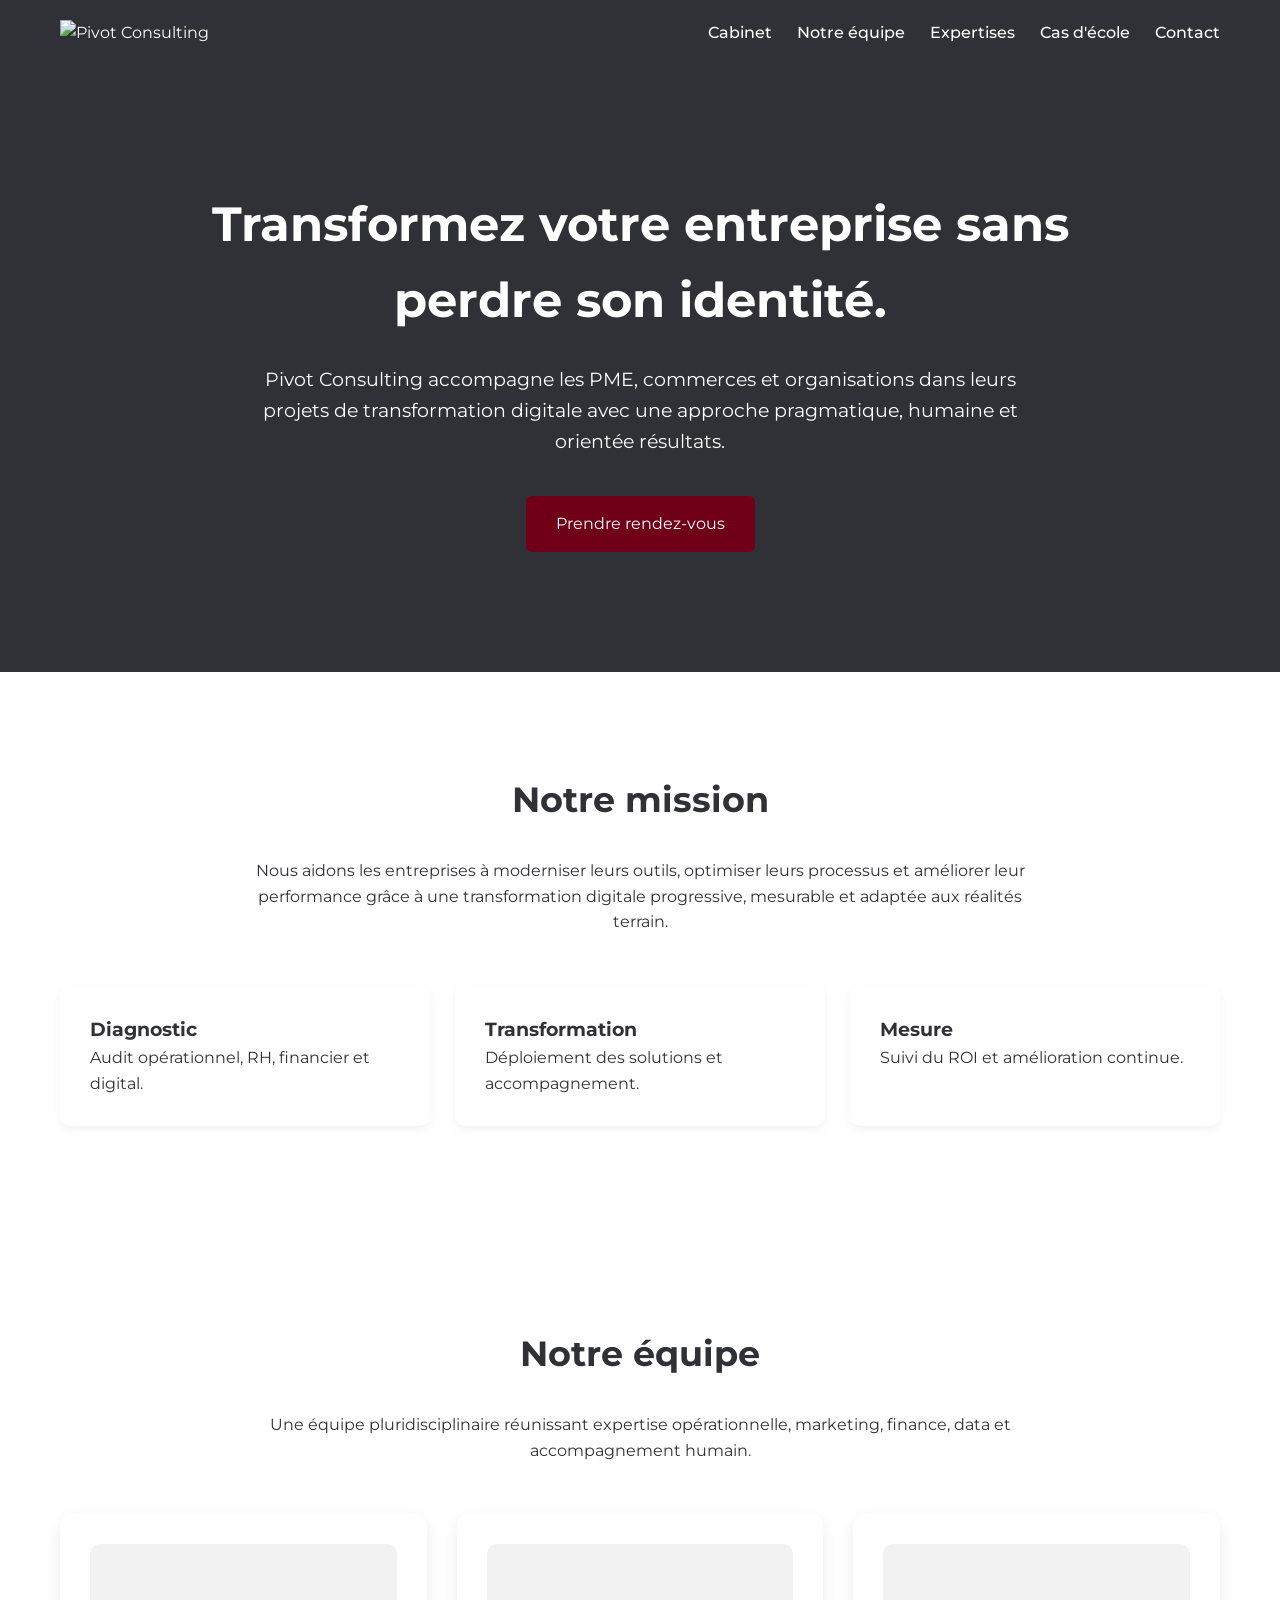
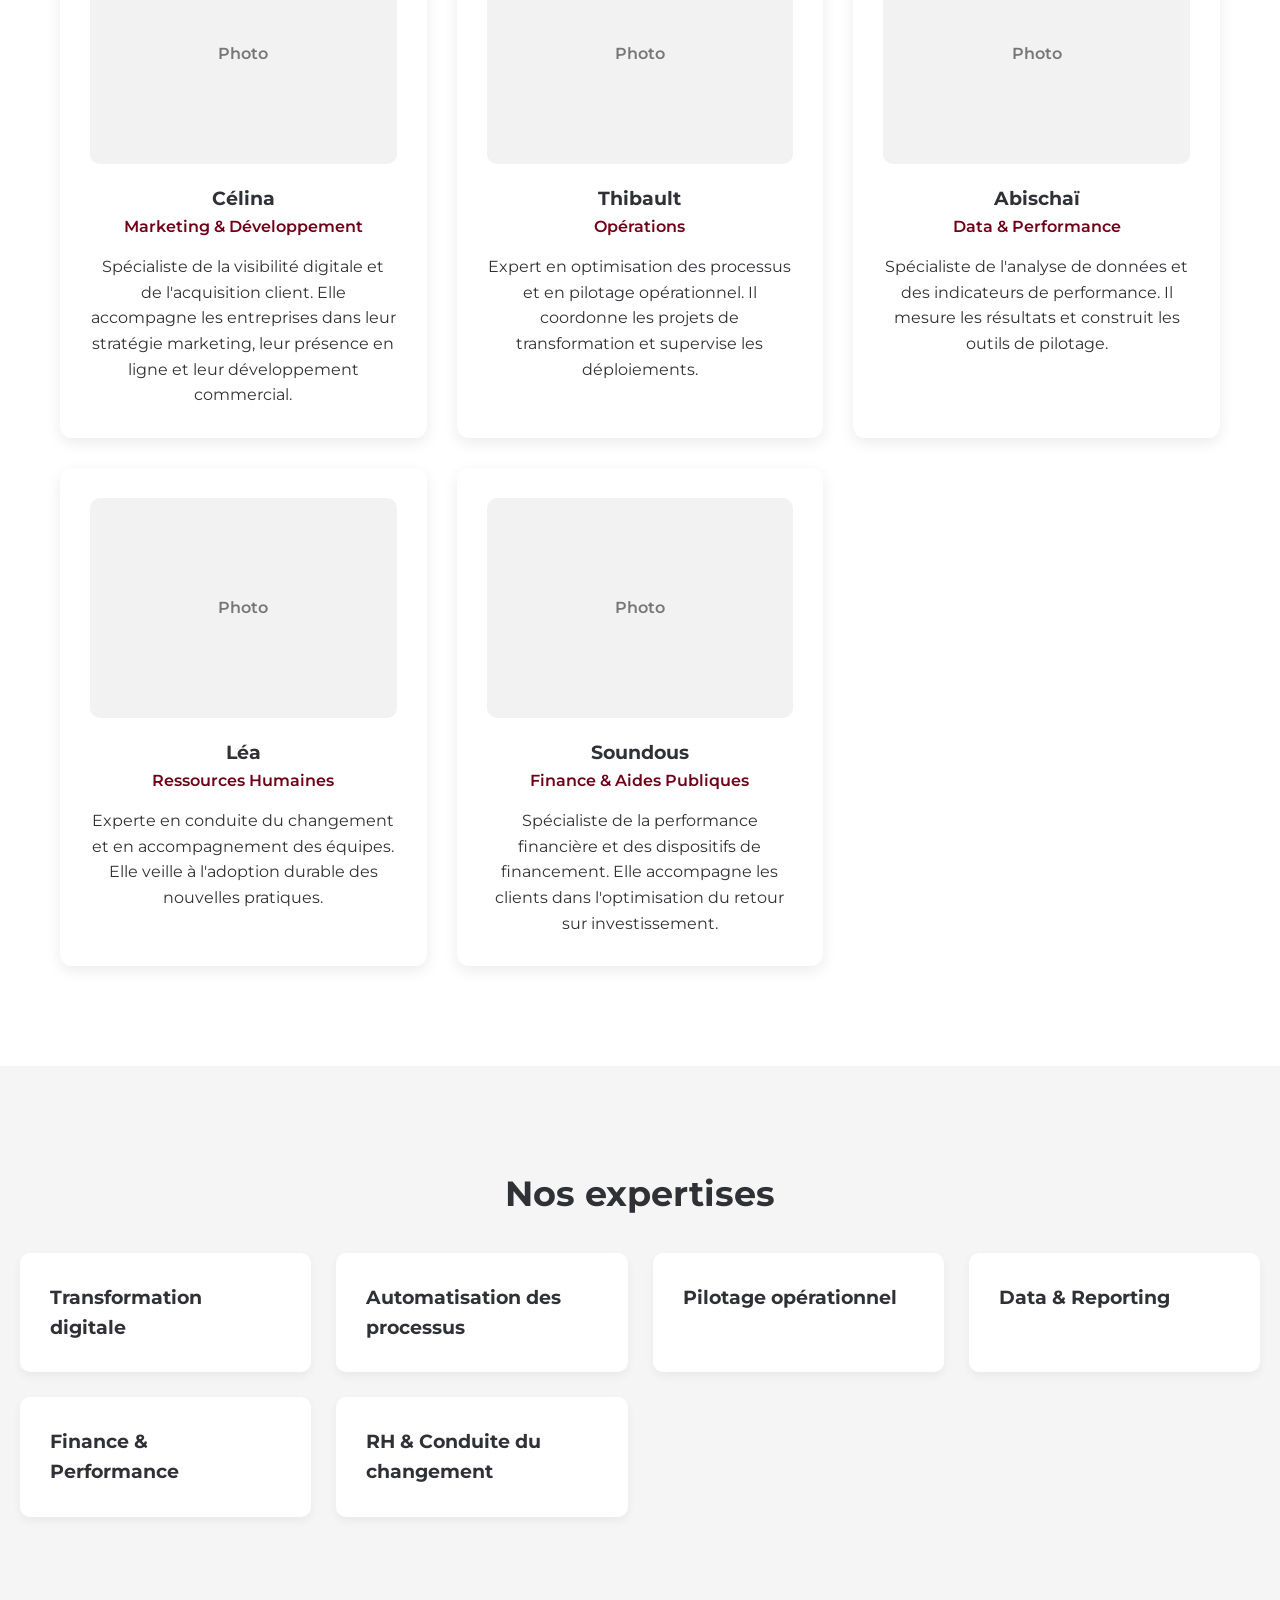
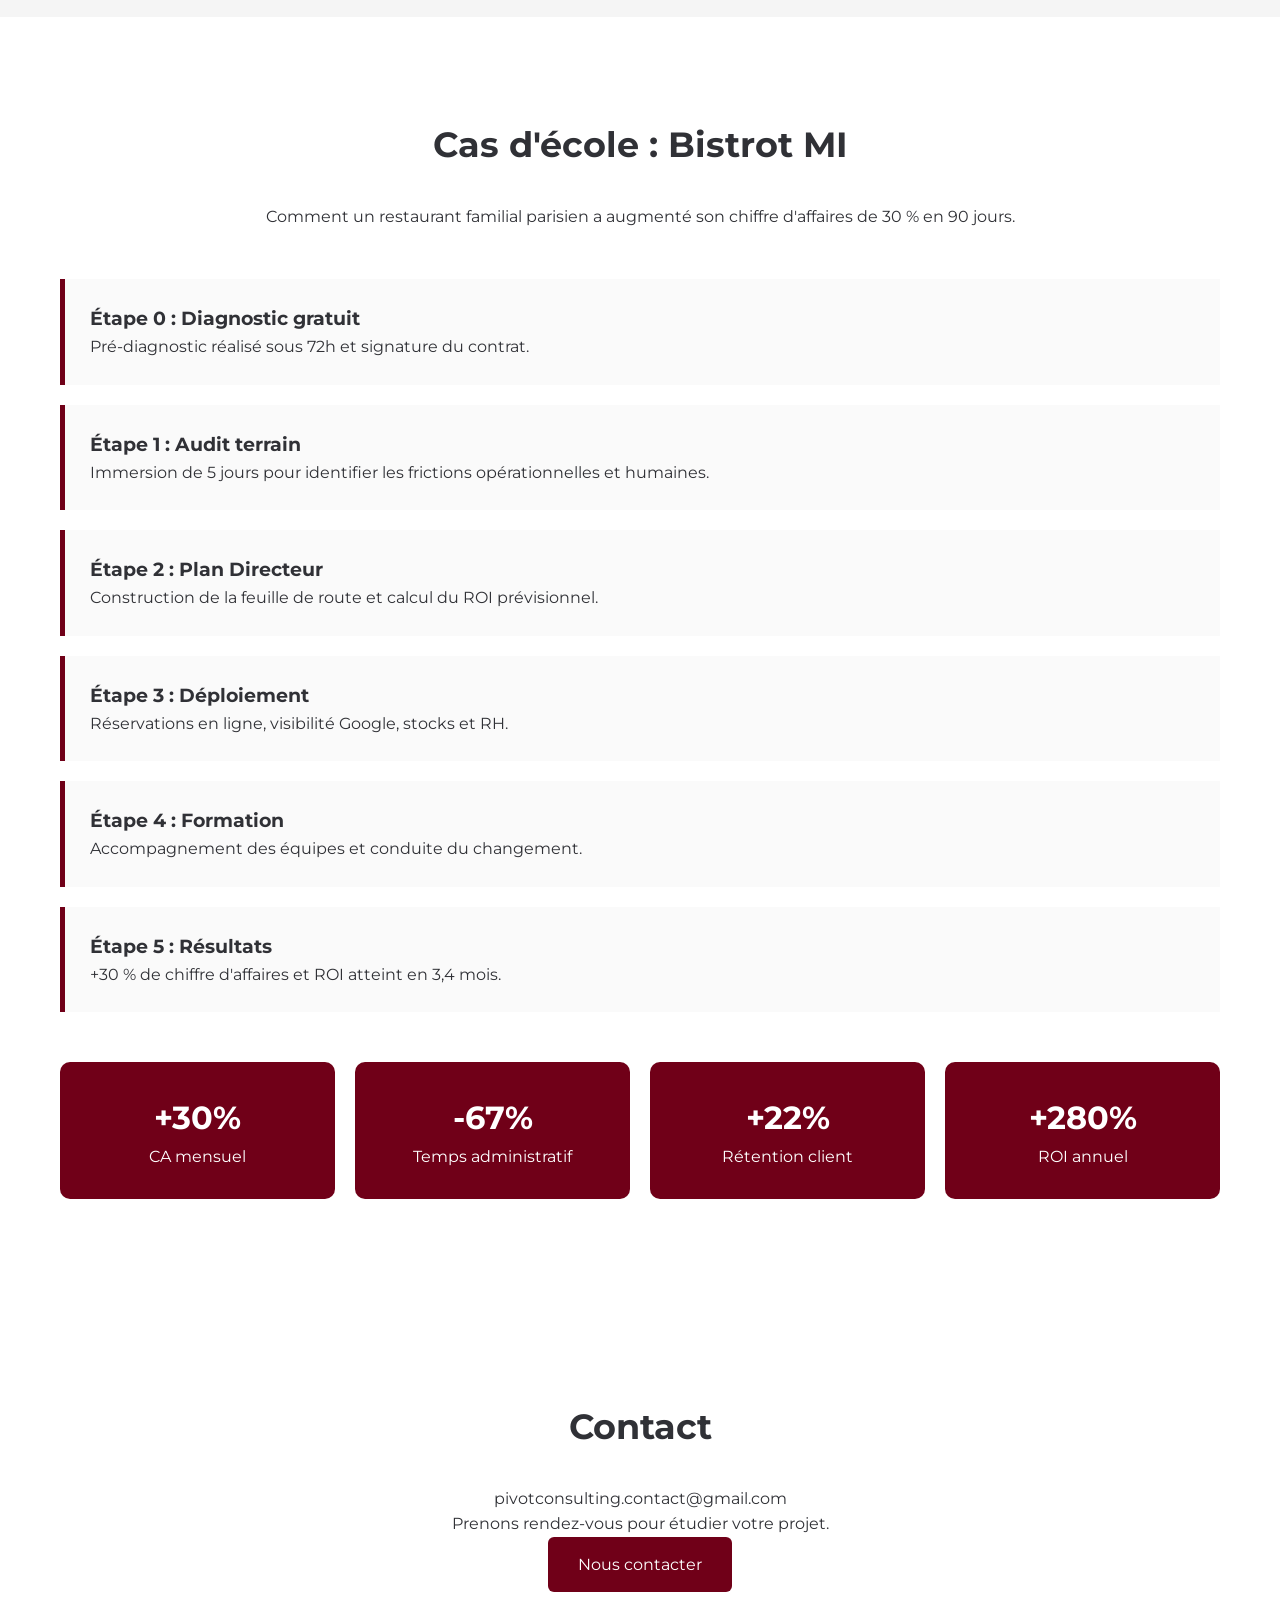
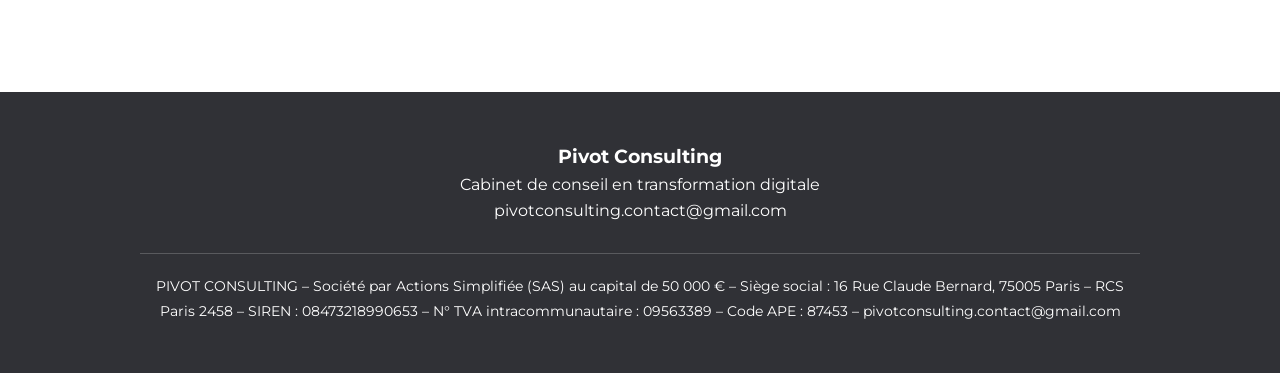
==== index.html @ 27dbafcb "Première version du site" ====
<!DOCTYPE html>
<html lang="fr">

<head>
<meta charset="UTF-8">
<meta name="viewport" content="width=device-width, initial-scale=1.0">

<title>Pivot Consulting</title>

<link rel="stylesheet" href="style.css">

<link href="https://fonts.googleapis.com/css2?family=Montserrat:wght@300;400;500;600;700&display=swap" rel="stylesheet">

</head>

<body>

<header>

<nav class="navbar">

<div class="logo">
<img src="images/logo.png" alt="Pivot Consulting">
</div>

<ul class="menu">
<li><a href="#cabinet">Cabinet</a></li>
<li><a href="#equipe">Notre équipe</a></li>
<li><a href="#expertises">Expertises</a></li>
<li><a href="#cas">Cas d'école</a></li>
<li><a href="#contact">Contact</a></li>
</ul>

</nav>

<div class="hero">

<h1>Transformez votre entreprise sans perdre son identité.</h1>

<p>
Pivot Consulting accompagne les PME, commerces et organisations dans leurs projets de transformation digitale avec une approche pragmatique, humaine et orientée résultats.
</p>

<a href="#contact" class="btn-primary">
Prendre rendez-vous
</a>

</div>

</header>

<section id="cabinet" class="section">

<h2>Notre mission</h2>

<p class="intro">
Nous aidons les entreprises à moderniser leurs outils, optimiser leurs processus et améliorer leur performance grâce à une transformation digitale progressive, mesurable et adaptée aux réalités terrain.
</p>

<div class="cards">

<div class="card">
<h3>Diagnostic</h3>
<p>Audit opérationnel, RH, financier et digital.</p>
</div>

<div class="card">
<h3>Transformation</h3>
<p>Déploiement des solutions et accompagnement.</p>
</div>

<div class="card">
<h3>Mesure</h3>
<p>Suivi du ROI et amélioration continue.</p>
</div>

</div>

</section>

<section id="equipe" class="section">

<h2>Notre équipe</h2>

<p class="intro">
Une équipe pluridisciplinaire réunissant expertise opérationnelle,
marketing, finance, data et accompagnement humain.
</p>

<div class="team-grid">

<div class="team-card">

<div class="photo-placeholder">
Photo
</div>

<h3>Célina</h3>

<p class="role">
Marketing & Développement
</p>

<p>
Spécialiste de la visibilité digitale et de l'acquisition client.
Elle accompagne les entreprises dans leur stratégie marketing,
leur présence en ligne et leur développement commercial.
</p>

</div>

<div class="team-card">

<div class="photo-placeholder">
Photo
</div>

<h3>Thibault</h3>

<p class="role">
Opérations
</p>

<p>
Expert en optimisation des processus et en pilotage opérationnel.
Il coordonne les projets de transformation et supervise les déploiements.
</p>

</div>

<div class="team-card">

<div class="photo-placeholder">
Photo
</div>

<h3>Abischaï</h3>

<p class="role">
Data & Performance
</p>

<p>
Spécialiste de l'analyse de données et des indicateurs de performance.
Il mesure les résultats et construit les outils de pilotage.
</p>

</div>

<div class="team-card">

<div class="photo-placeholder">
Photo
</div>

<h3>Léa</h3>

<p class="role">
Ressources Humaines
</p>

<p>
Experte en conduite du changement et en accompagnement des équipes.
Elle veille à l'adoption durable des nouvelles pratiques.
</p>

</div>

<div class="team-card">

<div class="photo-placeholder">
Photo
</div>

<h3>Soundous</h3>

<p class="role">
Finance & Aides Publiques
</p>

<p>
Spécialiste de la performance financière et des dispositifs de financement.
Elle accompagne les clients dans l'optimisation du retour sur investissement.
</p>

</div>

</div>

</section>

<section id="expertises" class="section grey">

<h2>Nos expertises</h2>

<div class="cards">

<div class="card"><h3>Transformation digitale</h3></div>

<div class="card"><h3>Automatisation des processus</h3></div>

<div class="card"><h3>Pilotage opérationnel</h3></div>

<div class="card"><h3>Data & Reporting</h3></div>

<div class="card"><h3>Finance & Performance</h3></div>

<div class="card"><h3>RH & Conduite du changement</h3></div>

</div>

</section>

<section id="cas" class="section">

<h2>Cas d'école : Bistrot MI</h2>

<p class="intro">
Comment un restaurant familial parisien a augmenté son chiffre d'affaires de 30 % en 90 jours.
</p>

<div class="timeline">

<div class="step">
<h3>Étape 0 : Diagnostic gratuit</h3>
<p>Pré-diagnostic réalisé sous 72h et signature du contrat.</p>
</div>

<div class="step">
<h3>Étape 1 : Audit terrain</h3>
<p>Immersion de 5 jours pour identifier les frictions opérationnelles et humaines.</p>
</div>

<div class="step">
<h3>Étape 2 : Plan Directeur</h3>
<p>Construction de la feuille de route et calcul du ROI prévisionnel.</p>
</div>

<div class="step">
<h3>Étape 3 : Déploiement</h3>
<p>Réservations en ligne, visibilité Google, stocks et RH.</p>
</div>

<div class="step">
<h3>Étape 4 : Formation</h3>
<p>Accompagnement des équipes et conduite du changement.</p>
</div>

<div class="step">
<h3>Étape 5 : Résultats</h3>
<p>+30 % de chiffre d'affaires et ROI atteint en 3,4 mois.</p>
</div>

</div>

<div class="results">

<div class="result">
<span>+30%</span>
<p>CA mensuel</p>
</div>

<div class="result">
<span>-67%</span>
<p>Temps administratif</p>
</div>

<div class="result">
<span>+22%</span>
<p>Rétention client</p>
</div>

<div class="result">
<span>+280%</span>
<p>ROI annuel</p>
</div>

</div>

</section>

<section id="contact" class="section contact">

<h2>Contact</h2>

<p>
pivotconsulting.contact@gmail.com
</p>

<p>
Prenons rendez-vous pour étudier votre projet.
</p>

<a href="mailto:pivotconsulting.contact@gmail.com" class="btn-primary">
Nous contacter
</a>

</section>

<footer>

<h3>Pivot Consulting</h3>

<p>
Cabinet de conseil en transformation digitale
</p>

<p>
<a href="mailto:pivotconsulting.contact@gmail.com">
pivotconsulting.contact@gmail.com
</a>
</p>

<div class="legal">

<p>
PIVOT CONSULTING – Société par Actions Simplifiée (SAS) au capital de 50 000 € –
Siège social : 16 Rue Claude Bernard, 75005 Paris –
RCS Paris 2458 –
SIREN : 08473218990653 –
N° TVA intracommunautaire : 09563389 –
Code APE : 87453 –
pivotconsulting.contact@gmail.com
</p>

</div>

</footer>
---- style.css ----
*{
margin:0;
padding:0;
box-sizing:border-box;
}

body{
font-family:'Montserrat',sans-serif;
background:white;
color:#303136;
line-height:1.6;
}

header{
background:#303136;
color:white;
}

.navbar{
max-width:1200px;
margin:auto;
padding:20px;
display:flex;
justify-content:space-between;
align-items:center;
}

.logo img{
height:80px;
}

.menu{
display:flex;
gap:25px;
list-style:none;
}

.menu a{
color:white;
text-decoration:none;
font-weight:500;
}

.hero{
max-width:1000px;
margin:auto;
padding:120px 20px;
text-align:center;
}

.hero h1{
font-size:3rem;
margin-bottom:25px;
}

.hero p{
font-size:1.2rem;
max-width:800px;
margin:auto;
margin-bottom:40px;
}

.btn-primary{
background:#700018;
color:white;
padding:15px 30px;
border-radius:6px;
text-decoration:none;
display:inline-block;
}

.section{
padding:100px 20px;
max-width:1200px;
margin:auto;
}

.section h2{
text-align:center;
margin-bottom:30px;
font-size:2.2rem;
}

.intro{
text-align:center;
max-width:800px;
margin:auto;
margin-bottom:50px;
}

.grey{
background:#f5f5f5;
max-width:none;
}

.cards{
display:grid;
grid-template-columns:repeat(auto-fit,minmax(250px,1fr));
gap:25px;
}

.card{
background:white;
padding:30px;
border-radius:10px;
box-shadow:0 4px 10px rgba(0,0,0,0.05);
}

.timeline{
display:grid;
gap:20px;
}

.step{
background:#fafafa;
padding:25px;
border-left:5px solid #700018;
}

.results{
margin-top:50px;
display:grid;
grid-template-columns:repeat(auto-fit,minmax(200px,1fr));
gap:20px;
}

.result{
background:#700018;
color:white;
padding:30px;
border-radius:10px;
text-align:center;
}

.result span{
font-size:2rem;
font-weight:bold;
}

.contact{
text-align:center;
}

footer{
background:#303136;
color:white;
text-align:center;
padding:50px;
}

.team-grid{
display:grid;
grid-template-columns:repeat(auto-fit,minmax(280px,1fr));
gap:30px;
margin-top:50px;
}

.team-card{
background:white;
padding:30px;
border-radius:12px;
box-shadow:0 5px 15px rgba(0,0,0,0.08);
text-align:center;
}

.photo-placeholder{
height:220px;
background:#f2f2f2;
border-radius:10px;
display:flex;
align-items:center;
justify-content:center;
margin-bottom:20px;
font-weight:600;
color:#777;
}

.role{
color:#700018;
font-weight:600;
margin-bottom:15px;
}

.legal{
margin-top:30px;
padding-top:20px;
border-top:1px solid rgba(255,255,255,0.2);
font-size:0.85rem;
line-height:1.8;
max-width:1000px;
margin-left:auto;
margin-right:auto;
}

footer a{
color:white;
text-decoration:none;
}
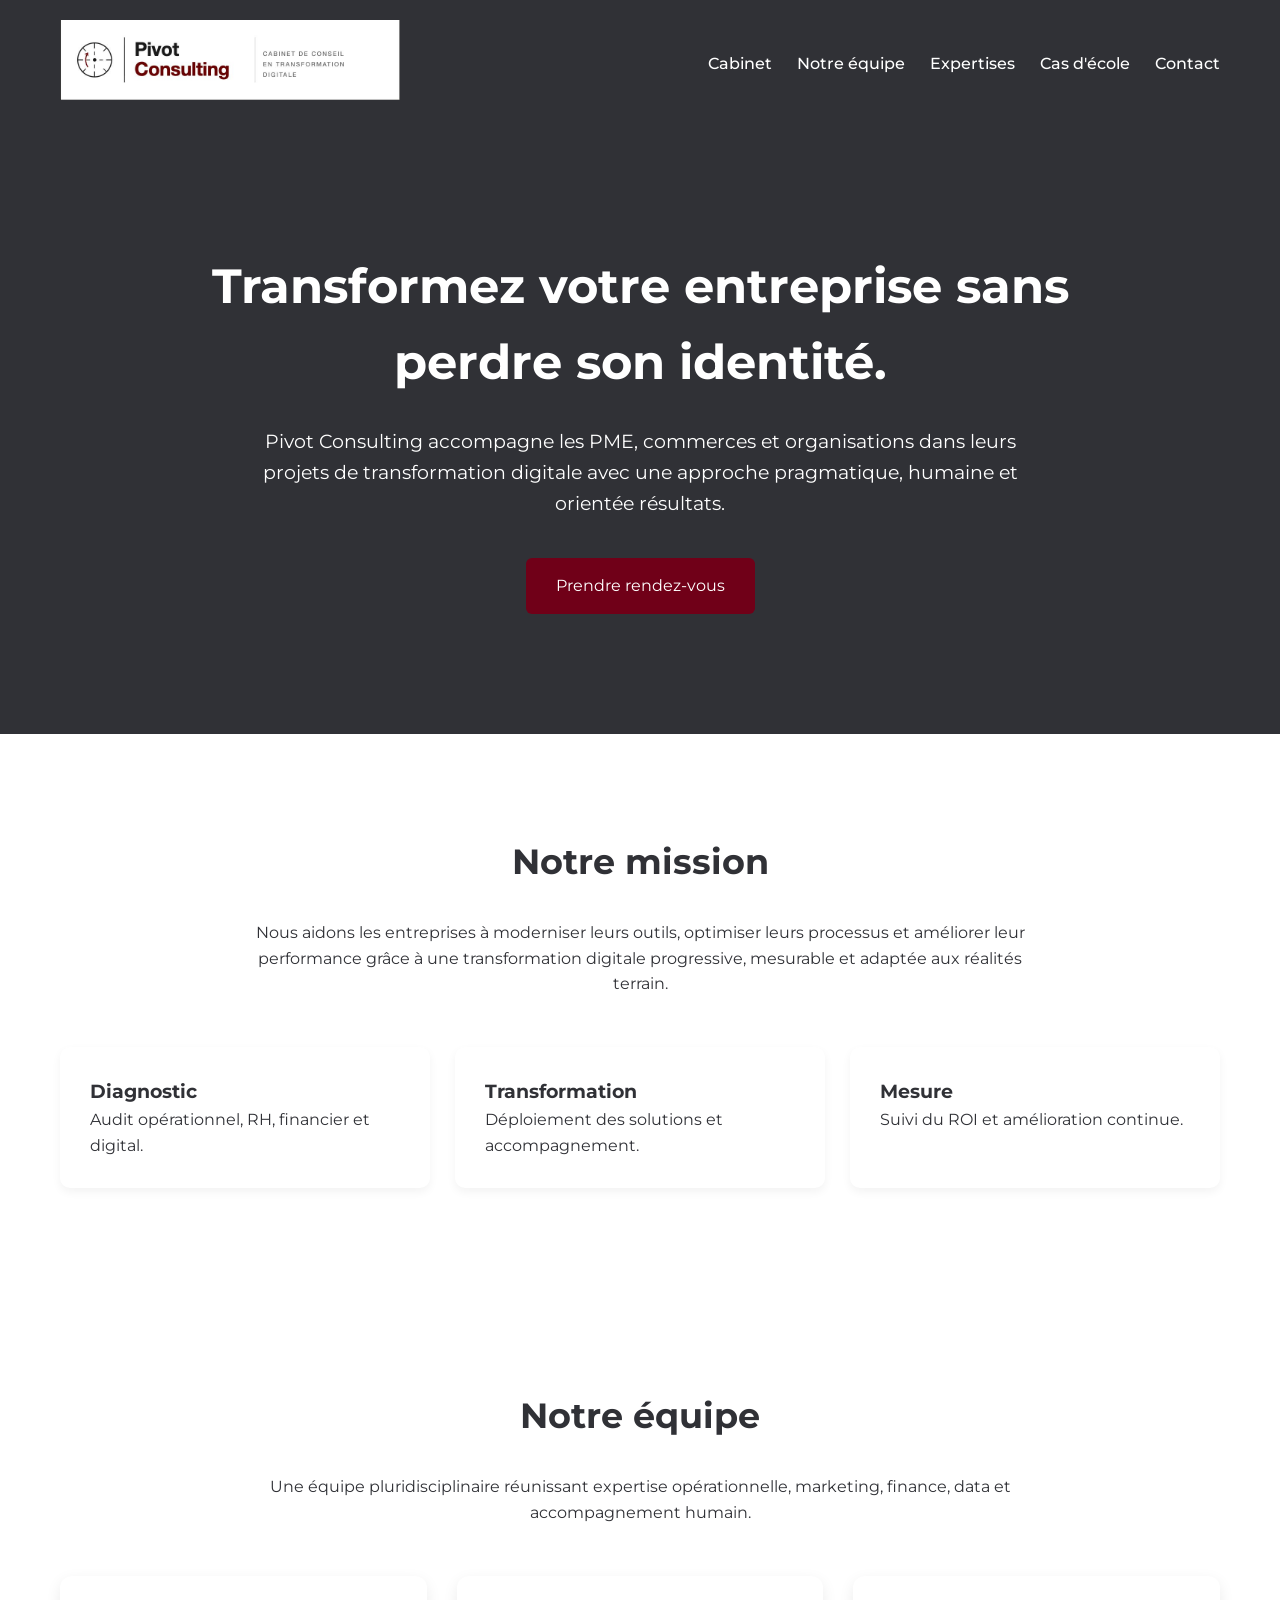
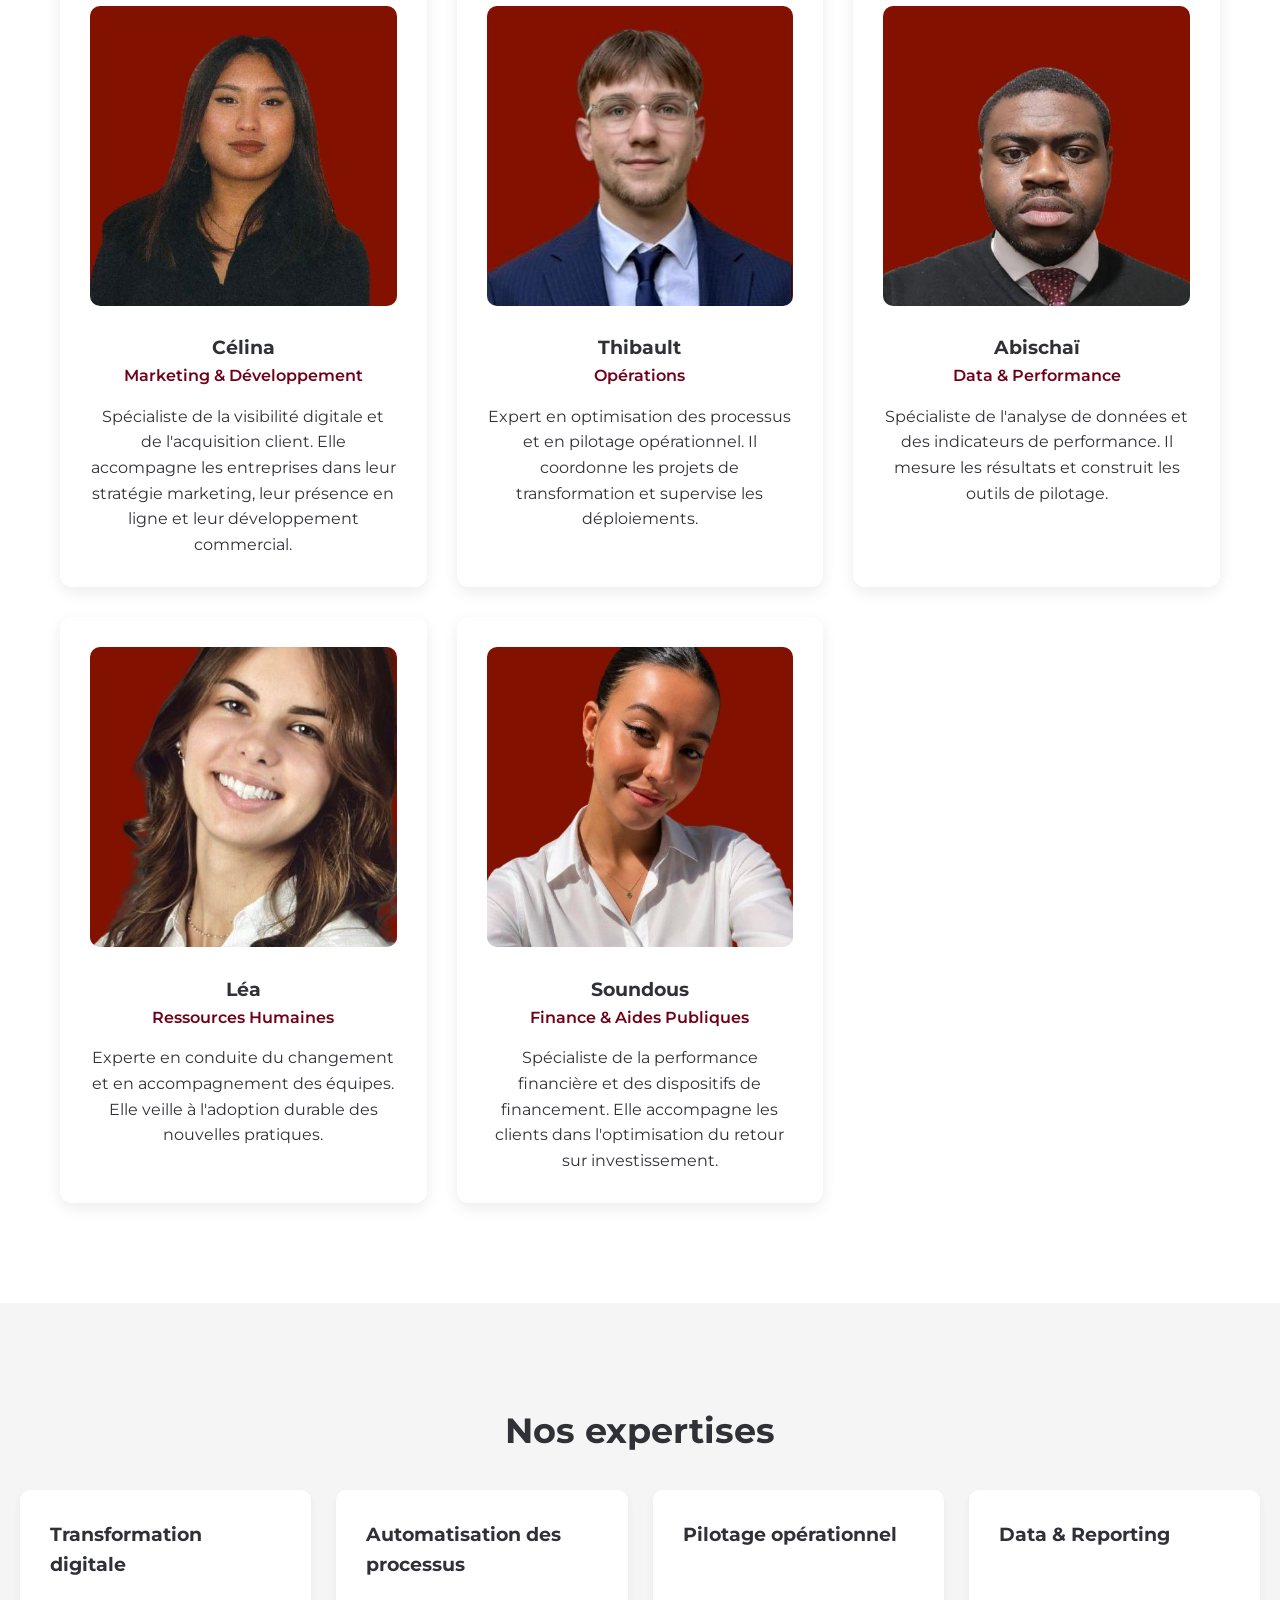
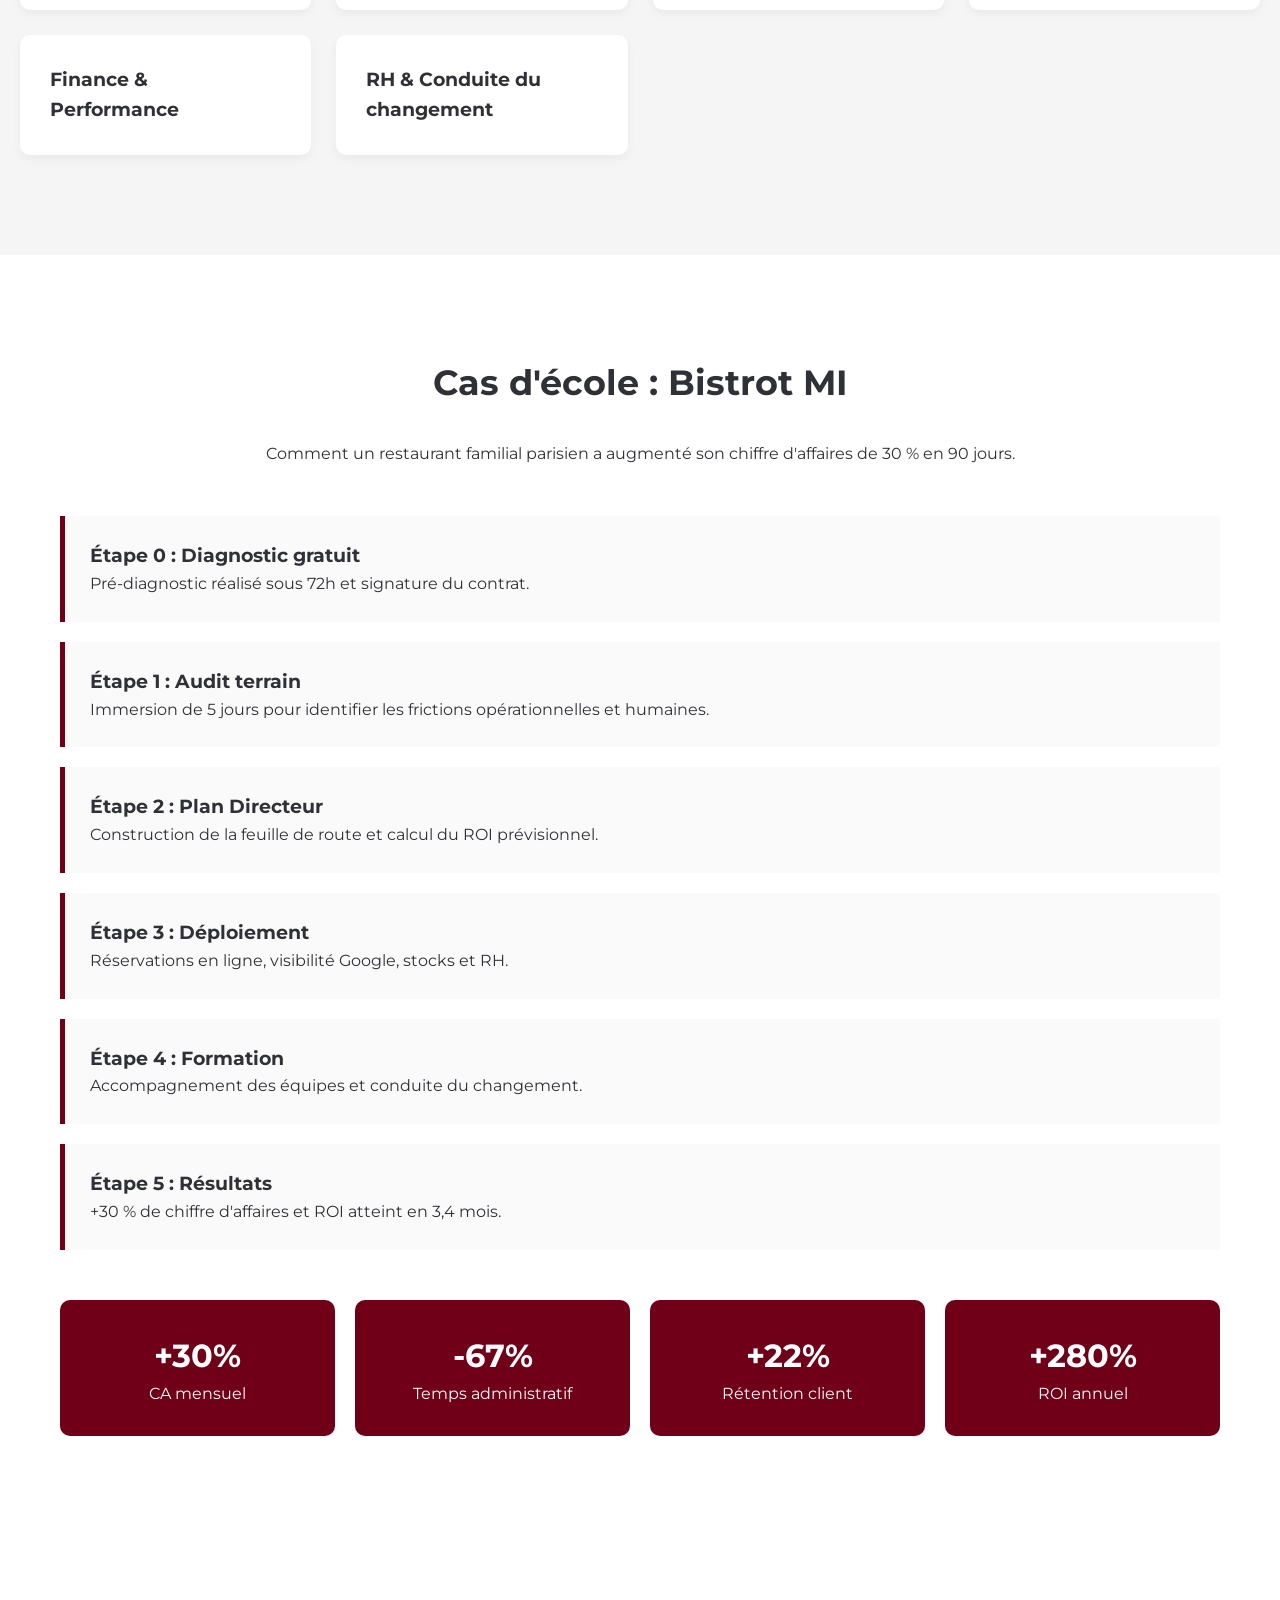
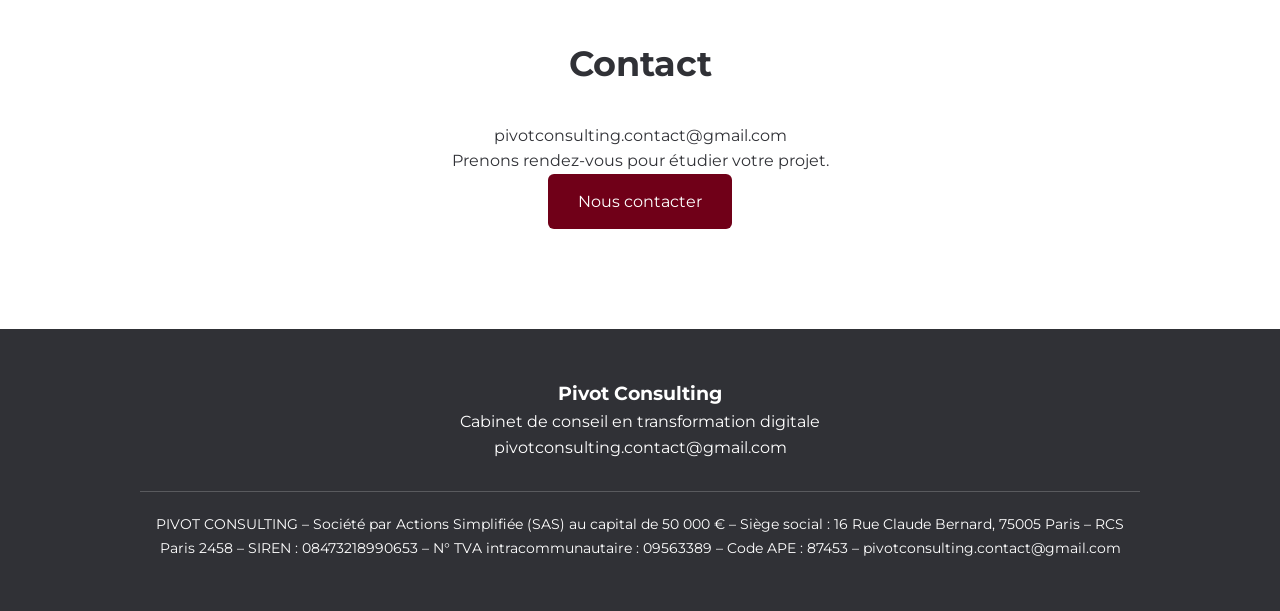
==== commit fe81ec87: "Ajout des photos de l'équipe" ====
--- a/index.html
+++ b/index.html
@@ -91,9 +91,9 @@
 
 <div class="team-card">
 
-<div class="photo-placeholder">
-Photo
-</div>
+<img src="images/celina.jpeg"
+alt="Célina"
+class="team-photo">
 
 <h3>Célina</h3>
 
@@ -111,9 +111,9 @@
 
 <div class="team-card">
 
-<div class="photo-placeholder">
-Photo
-</div>
+<img src="images/thibault.jpeg"
+alt="Thibault"
+class="team-photo">
 
 <h3>Thibault</h3>
 
@@ -130,9 +130,9 @@
 
 <div class="team-card">
 
-<div class="photo-placeholder">
-Photo
-</div>
+<img src="images/abischai.jpeg"
+alt="Abischaï"
+class="team-photo">
 
 <h3>Abischaï</h3>
 
@@ -149,9 +149,9 @@
 
 <div class="team-card">
 
-<div class="photo-placeholder">
-Photo
-</div>
+<img src="images/lea.jpeg"
+alt="Léa"
+class="team-photo">
 
 <h3>Léa</h3>
 
@@ -168,9 +168,9 @@
 
 <div class="team-card">
 
-<div class="photo-placeholder">
-Photo
-</div>
+<img src="images/soundous.jpeg"
+alt="Soundous"
+class="team-photo">
 
 <h3>Soundous</h3>
 
--- a/style.css
+++ b/style.css
@@ -195,4 +195,12 @@
 footer a{
 color:white;
 text-decoration:none;
+}
+
+.team-photo{
+width:100%;
+height:300px;
+object-fit:cover;
+border-radius:10px;
+margin-bottom:20px;
 }
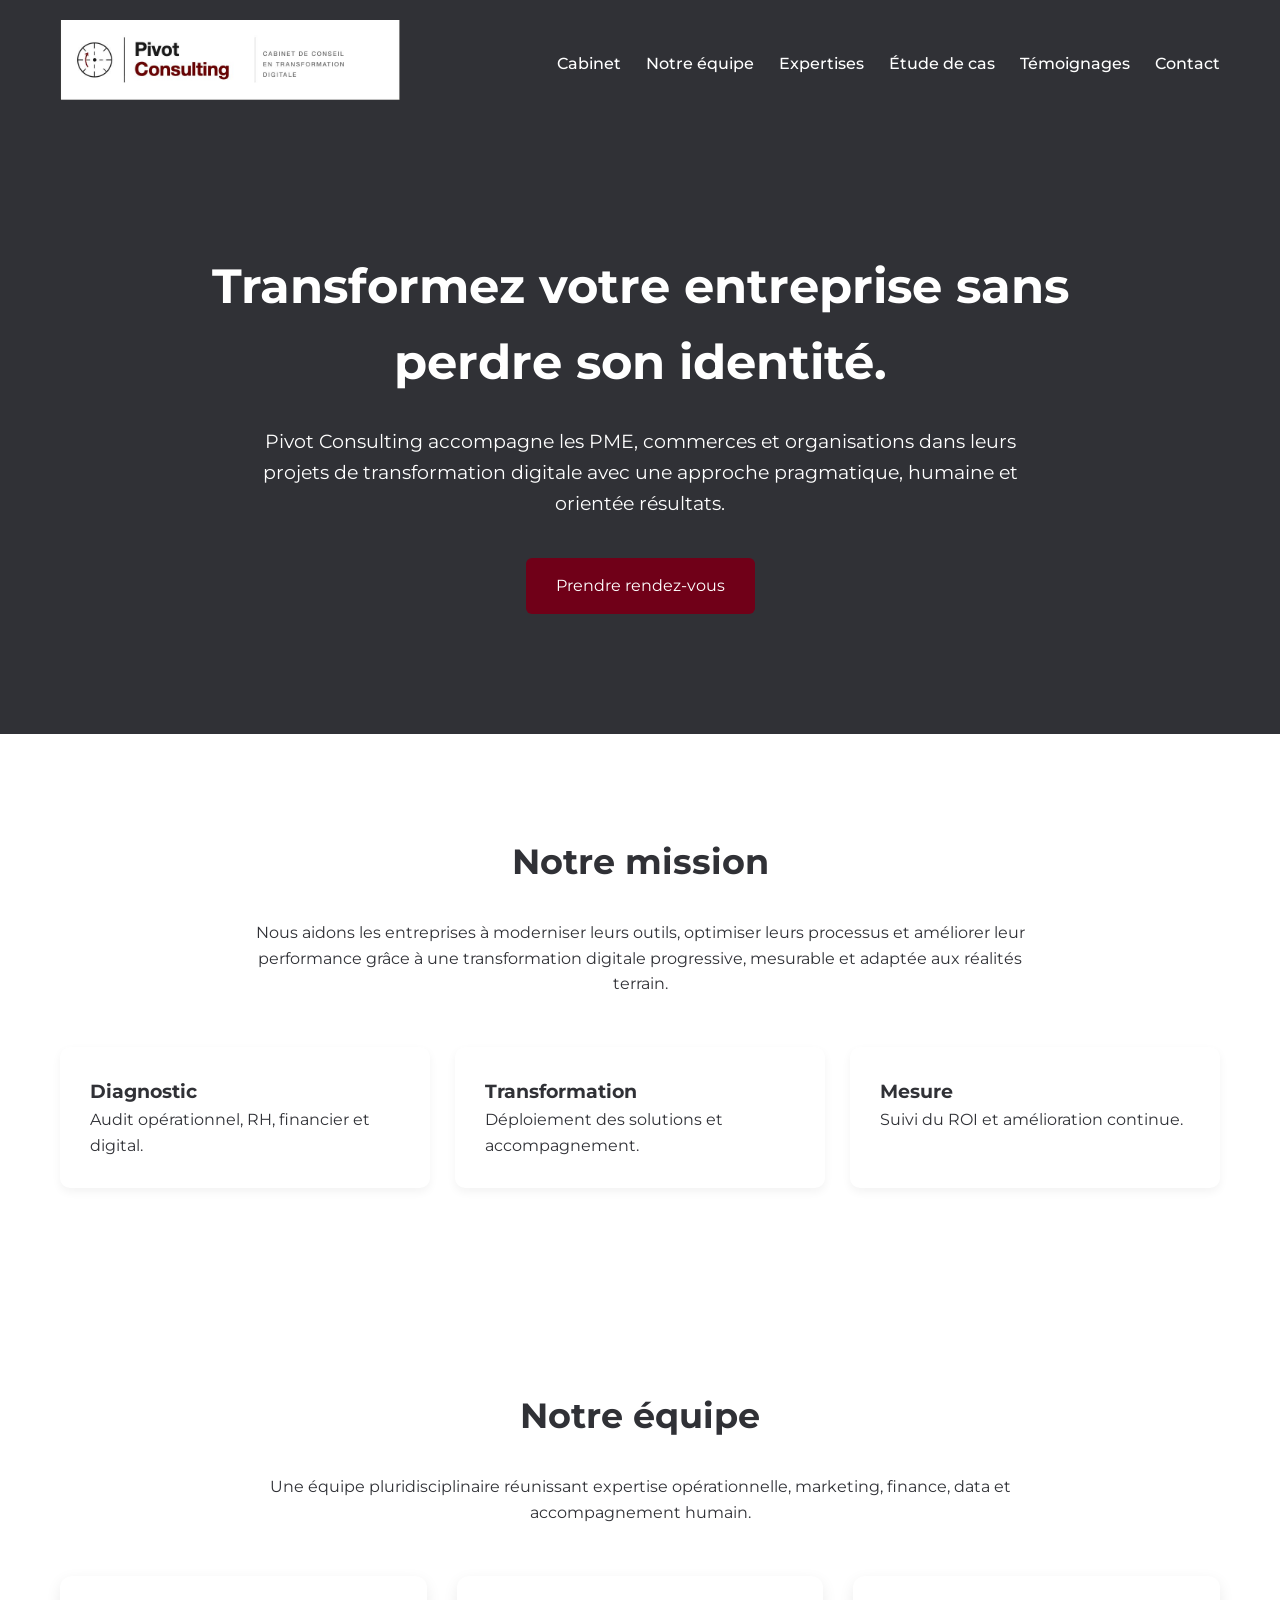
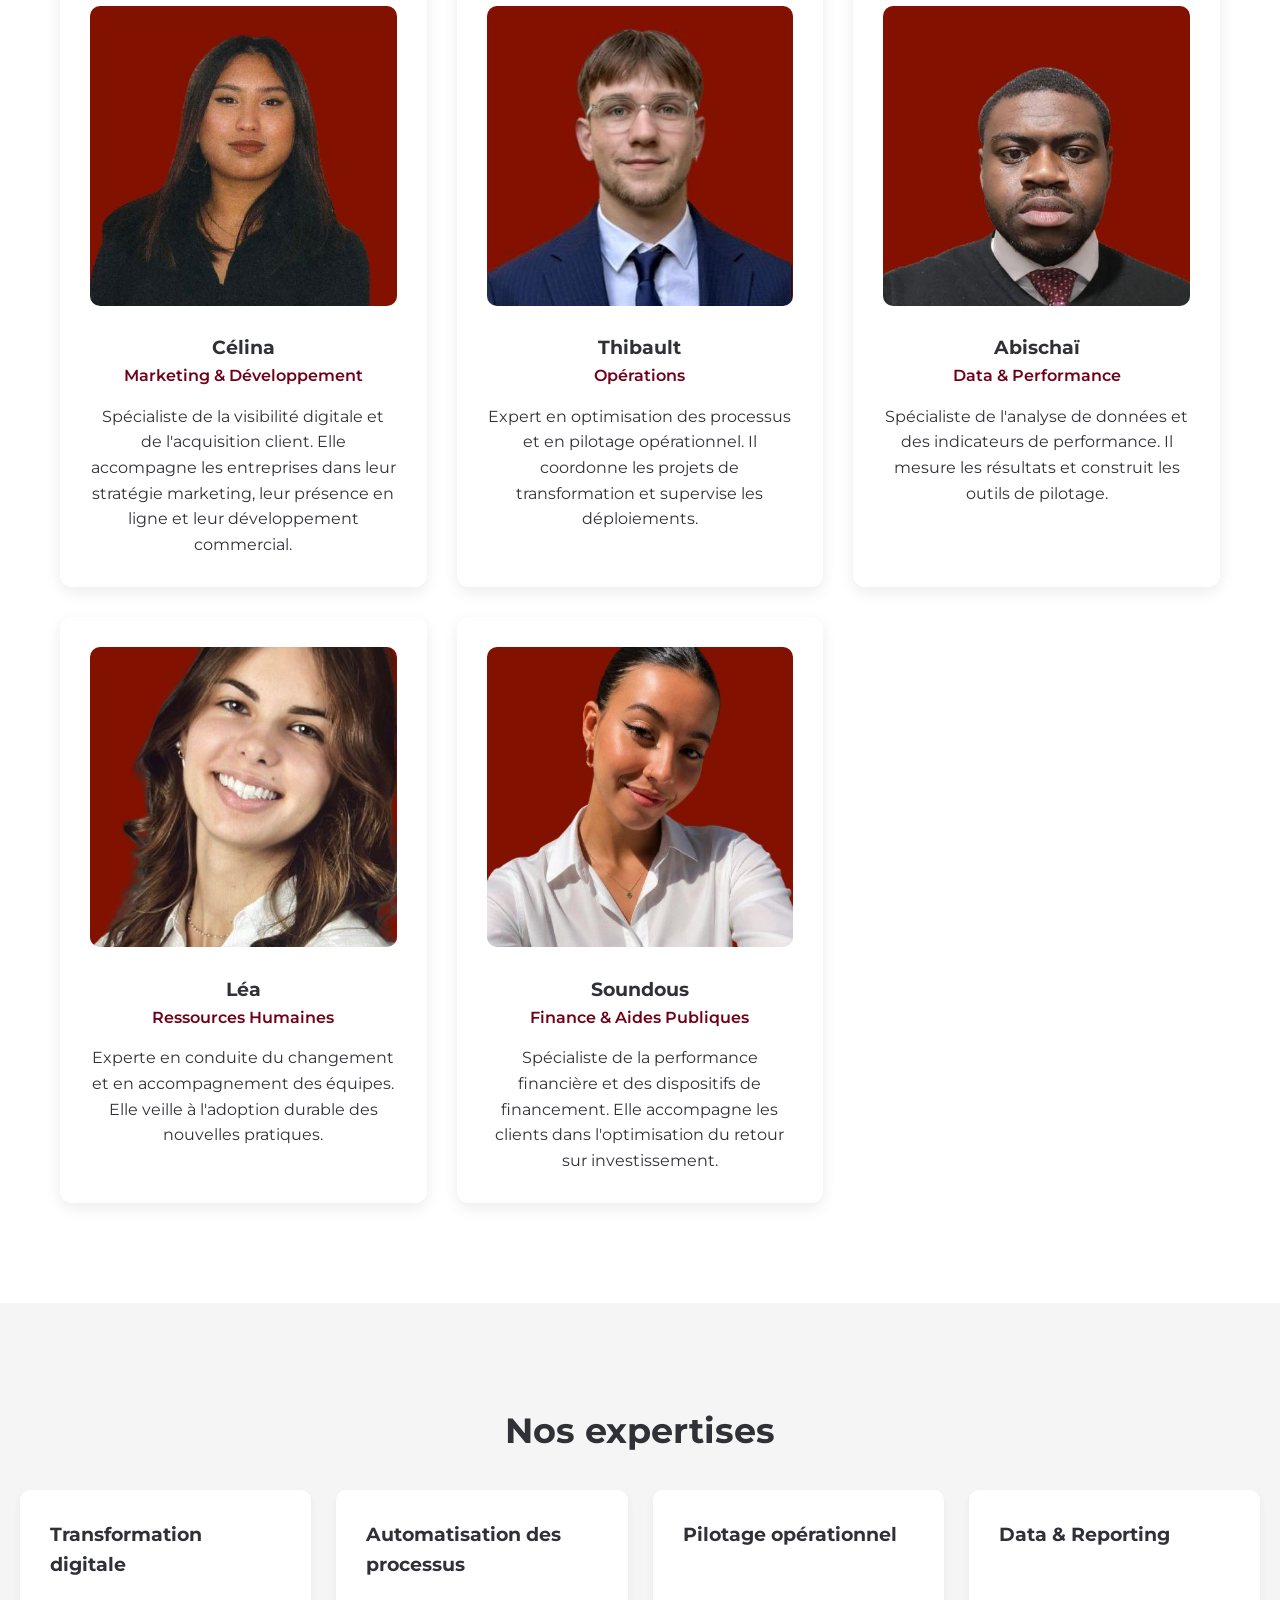
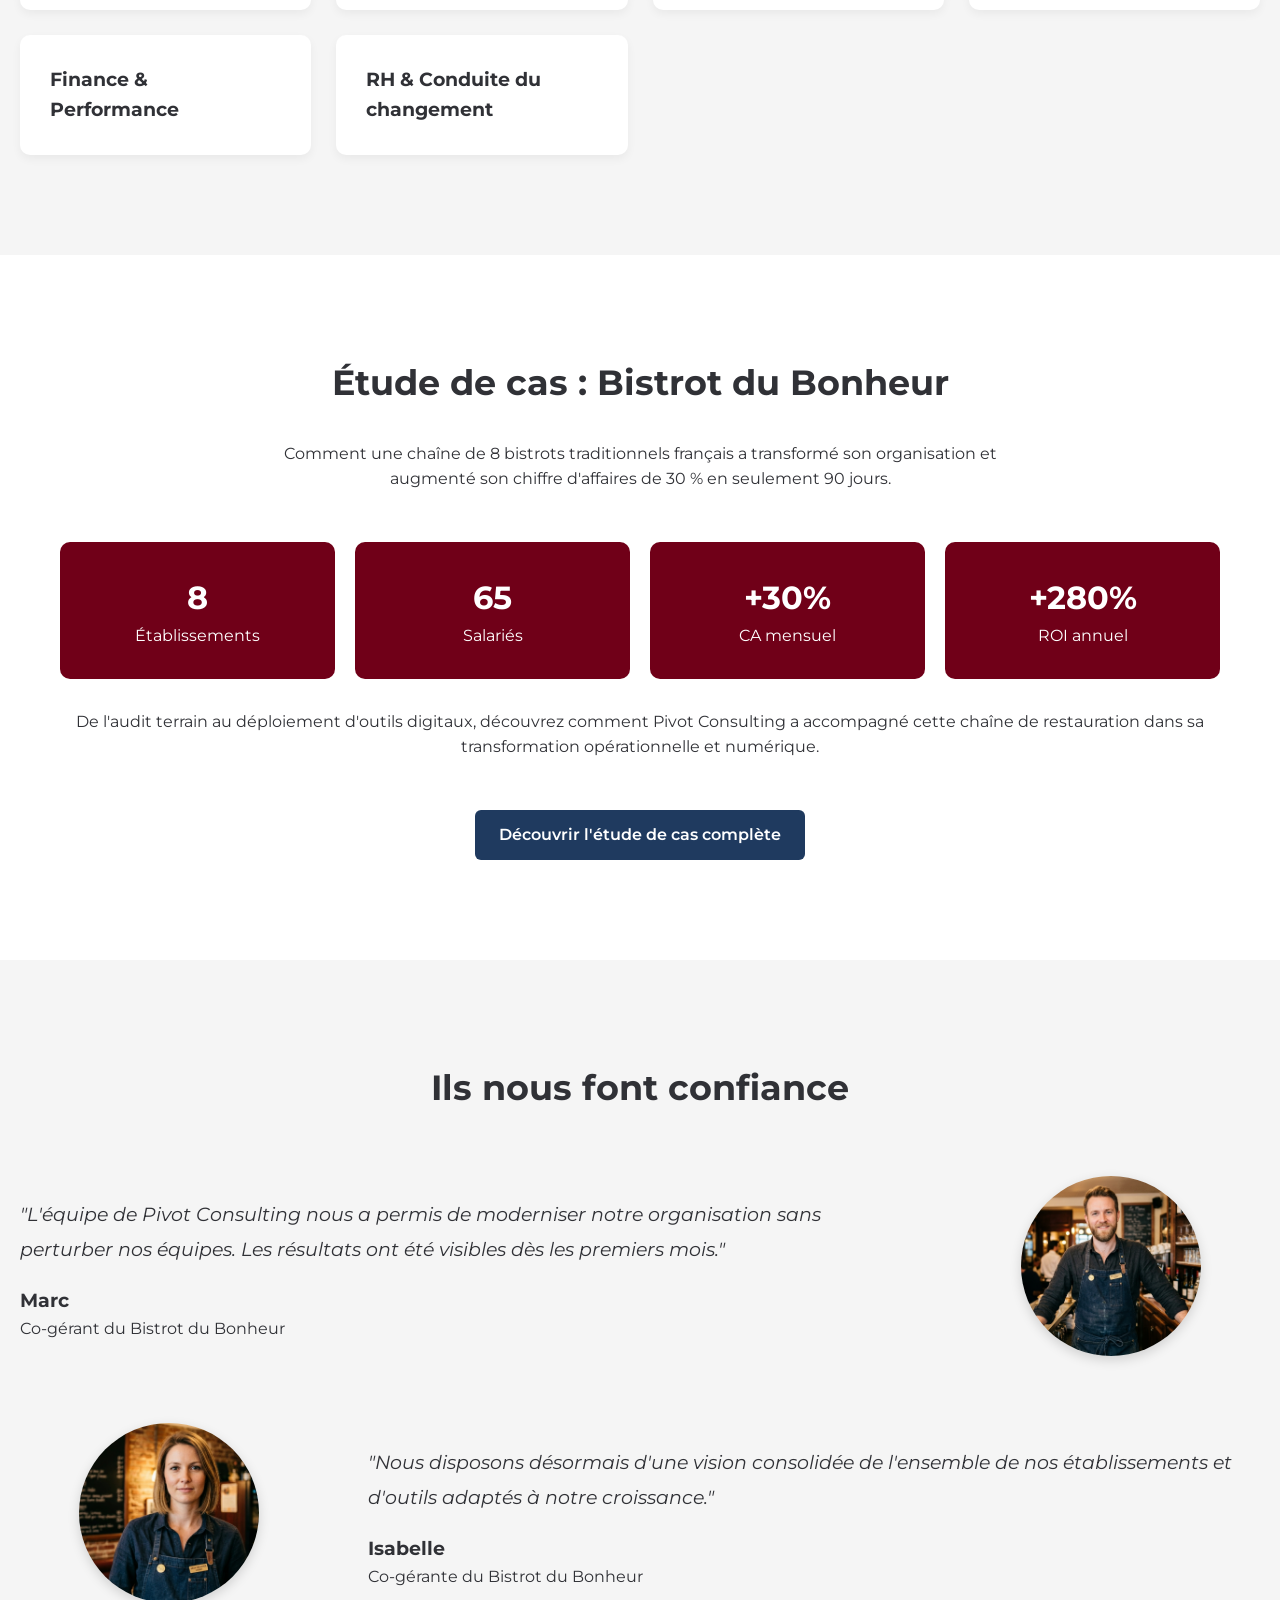
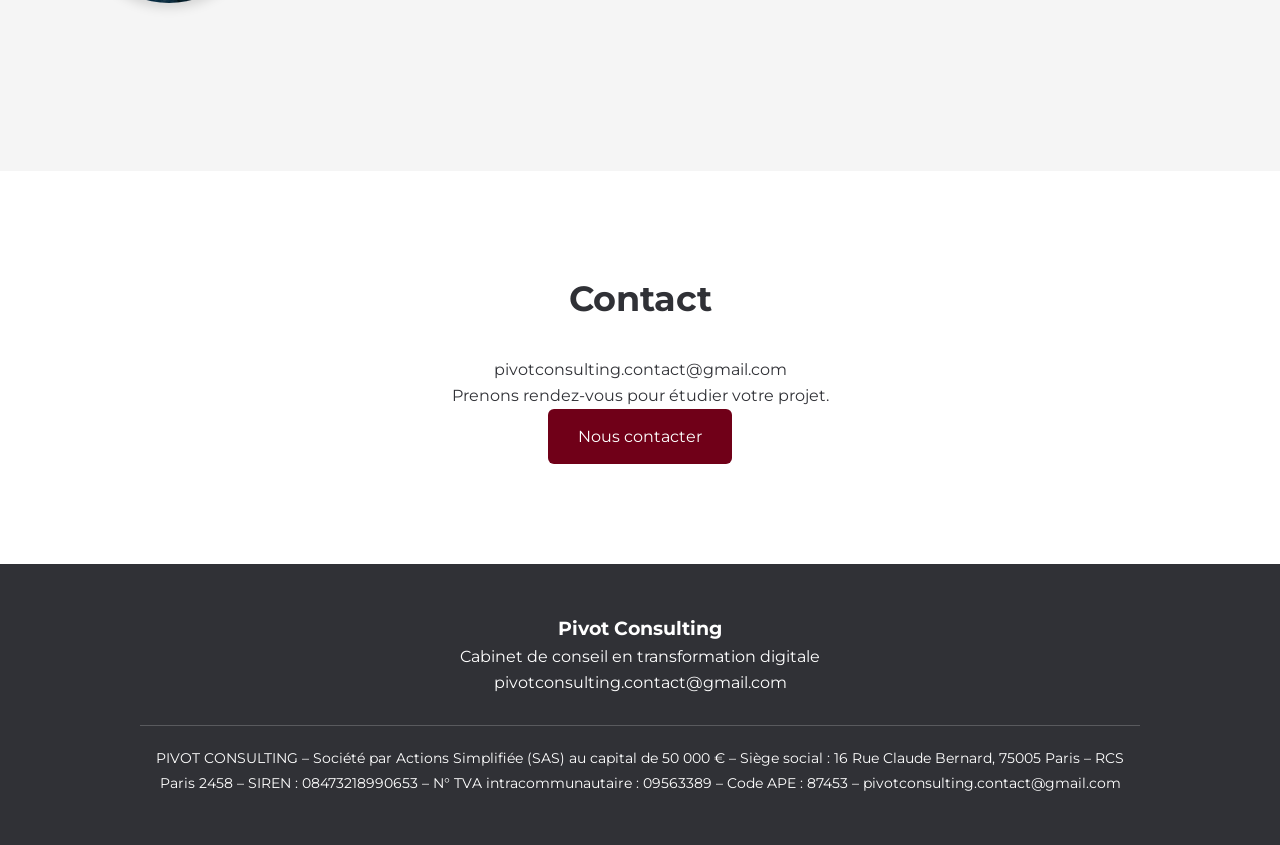
==== commit 90e93a7e: "Ajout des guillemets décoratifs" ====
--- a/index.html
+++ b/index.html
@@ -27,7 +27,8 @@
 <li><a href="#cabinet">Cabinet</a></li>
 <li><a href="#equipe">Notre équipe</a></li>
 <li><a href="#expertises">Expertises</a></li>
-<li><a href="#cas">Cas d'école</a></li>
+<li><a href="cas-bistrot-du-bonheur.html">Étude de cas</a></li>
+<li><a href="#temoignages">Témoignages</a></li>
 <li><a href="#contact">Contact</a></li>
 </ul>
 
@@ -213,47 +214,23 @@
 
 <section id="cas" class="section">
 
-<h2>Cas d'école : Bistrot MI</h2>
+<h2>Étude de cas : Bistrot du Bonheur</h2>
 
 <p class="intro">
-Comment un restaurant familial parisien a augmenté son chiffre d'affaires de 30 % en 90 jours.
-</p>
-
-<div class="timeline">
-
-<div class="step">
-<h3>Étape 0 : Diagnostic gratuit</h3>
-<p>Pré-diagnostic réalisé sous 72h et signature du contrat.</p>
-</div>
-
-<div class="step">
-<h3>Étape 1 : Audit terrain</h3>
-<p>Immersion de 5 jours pour identifier les frictions opérationnelles et humaines.</p>
-</div>
-
-<div class="step">
-<h3>Étape 2 : Plan Directeur</h3>
-<p>Construction de la feuille de route et calcul du ROI prévisionnel.</p>
-</div>
-
-<div class="step">
-<h3>Étape 3 : Déploiement</h3>
-<p>Réservations en ligne, visibilité Google, stocks et RH.</p>
-</div>
-
-<div class="step">
-<h3>Étape 4 : Formation</h3>
-<p>Accompagnement des équipes et conduite du changement.</p>
-</div>
-
-<div class="step">
-<h3>Étape 5 : Résultats</h3>
-<p>+30 % de chiffre d'affaires et ROI atteint en 3,4 mois.</p>
-</div>
-
-</div>
+Comment une chaîne de 8 bistrots traditionnels français a transformé son organisation et augmenté son chiffre d'affaires de 30 % en seulement 90 jours.
+</p>
 
 <div class="results">
+
+<div class="result">
+<span>8</span>
+<p>Établissements</p>
+</div>
+
+<div class="result">
+<span>65</span>
+<p>Salariés</p>
+</div>
 
 <div class="result">
 <span>+30%</span>
@@ -261,18 +238,74 @@
 </div>
 
 <div class="result">
-<span>-67%</span>
-<p>Temps administratif</p>
-</div>
-
-<div class="result">
-<span>+22%</span>
-<p>Rétention client</p>
-</div>
-
-<div class="result">
 <span>+280%</span>
 <p>ROI annuel</p>
+</div>
+
+</div>
+
+<p style="text-align:center; margin-top:30px;">
+De l'audit terrain au déploiement d'outils digitaux, découvrez comment Pivot Consulting a accompagné cette chaîne de restauration dans sa transformation opérationnelle et numérique.
+</p>
+
+<div style="text-align:center; margin-top:30px;">
+
+<a href="cas-bistrot-du-bonheur.html" class="btn">
+Découvrir l'étude de cas complète
+</a>
+
+</div>
+
+</section>
+
+<section id="temoignages" class="section grey">
+
+<h2>Ils nous font confiance</h2>
+
+<div class="testimonial">
+
+<div class="testimonial-text">
+
+<p class="quote">
+"L'équipe de Pivot Consulting nous a permis de moderniser notre organisation sans perturber nos équipes. Les résultats ont été visibles dès les premiers mois."
+</p>
+
+<h3>Marc</h3>
+
+<p>
+Co-gérant du Bistrot du Bonheur
+</p>
+
+</div>
+
+<div class="testimonial-image">
+
+<img src="images/marc.png" alt="Marc">
+
+</div>
+
+</div>
+
+<div class="testimonial reverse">
+
+<div class="testimonial-text">
+
+<p class="quote">
+"Nous disposons désormais d'une vision consolidée de l'ensemble de nos établissements et d'outils adaptés à notre croissance."
+</p>
+
+<h3>Isabelle</h3>
+
+<p>
+Co-gérante du Bistrot du Bonheur
+</p>
+
+</div>
+
+<div class="testimonial-image">
+
+<img src="images/isabelle.png" alt="Isabelle">
+
 </div>
 
 </div>
--- a/style.css
+++ b/style.css
@@ -203,4 +203,66 @@
 object-fit:cover;
 border-radius:10px;
 margin-bottom:20px;
+}
+
+.btn{
+    display:inline-block;
+    padding:12px 24px;
+    background:#1f3a5f;
+    color:white;
+    text-decoration:none;
+    border-radius:6px;
+    font-weight:600;
+}
+
+.btn{
+display:inline-block;
+padding:12px 24px;
+margin-top:20px;
+background:#1f3a5f;
+color:white;
+text-decoration:none;
+border-radius:6px;
+font-weight:600;
+transition:0.3s;
+}
+
+.btn:hover{
+opacity:0.9;
+}
+
+.testimonial{
+display:flex;
+align-items:center;
+justify-content:space-between;
+gap:50px;
+margin:60px 0;
+}
+
+.testimonial.reverse{
+flex-direction:row-reverse;
+}
+
+.testimonial-text{
+flex:3;
+}
+
+.testimonial-image{
+flex:1;
+text-align:center;
+}
+
+.testimonial-image img{
+width:180px;
+height:180px;
+object-fit:cover;
+border-radius:50%;
+box-shadow:0 4px 12px rgba(0,0,0,0.15);
+}
+
+.quote{
+font-size:1.2rem;
+font-style:italic;
+line-height:1.8;
+margin-bottom:20px;
 }
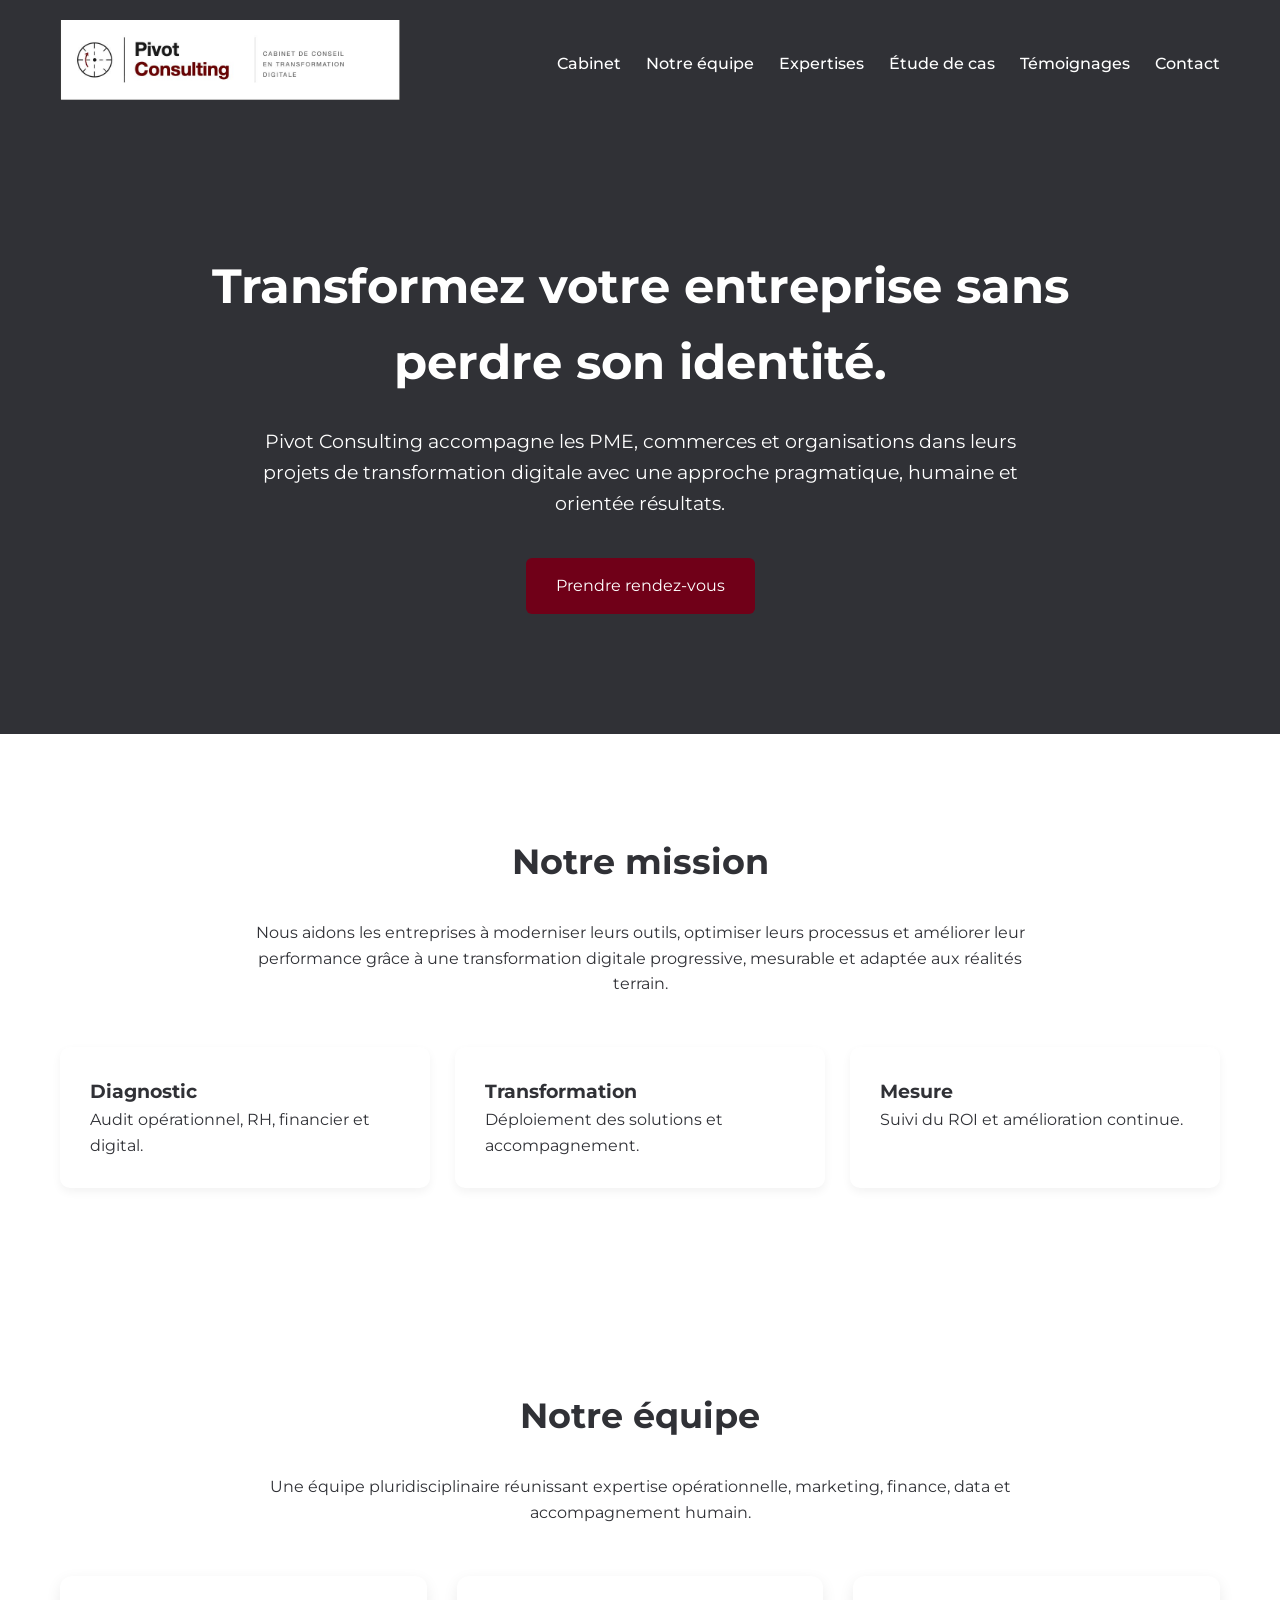
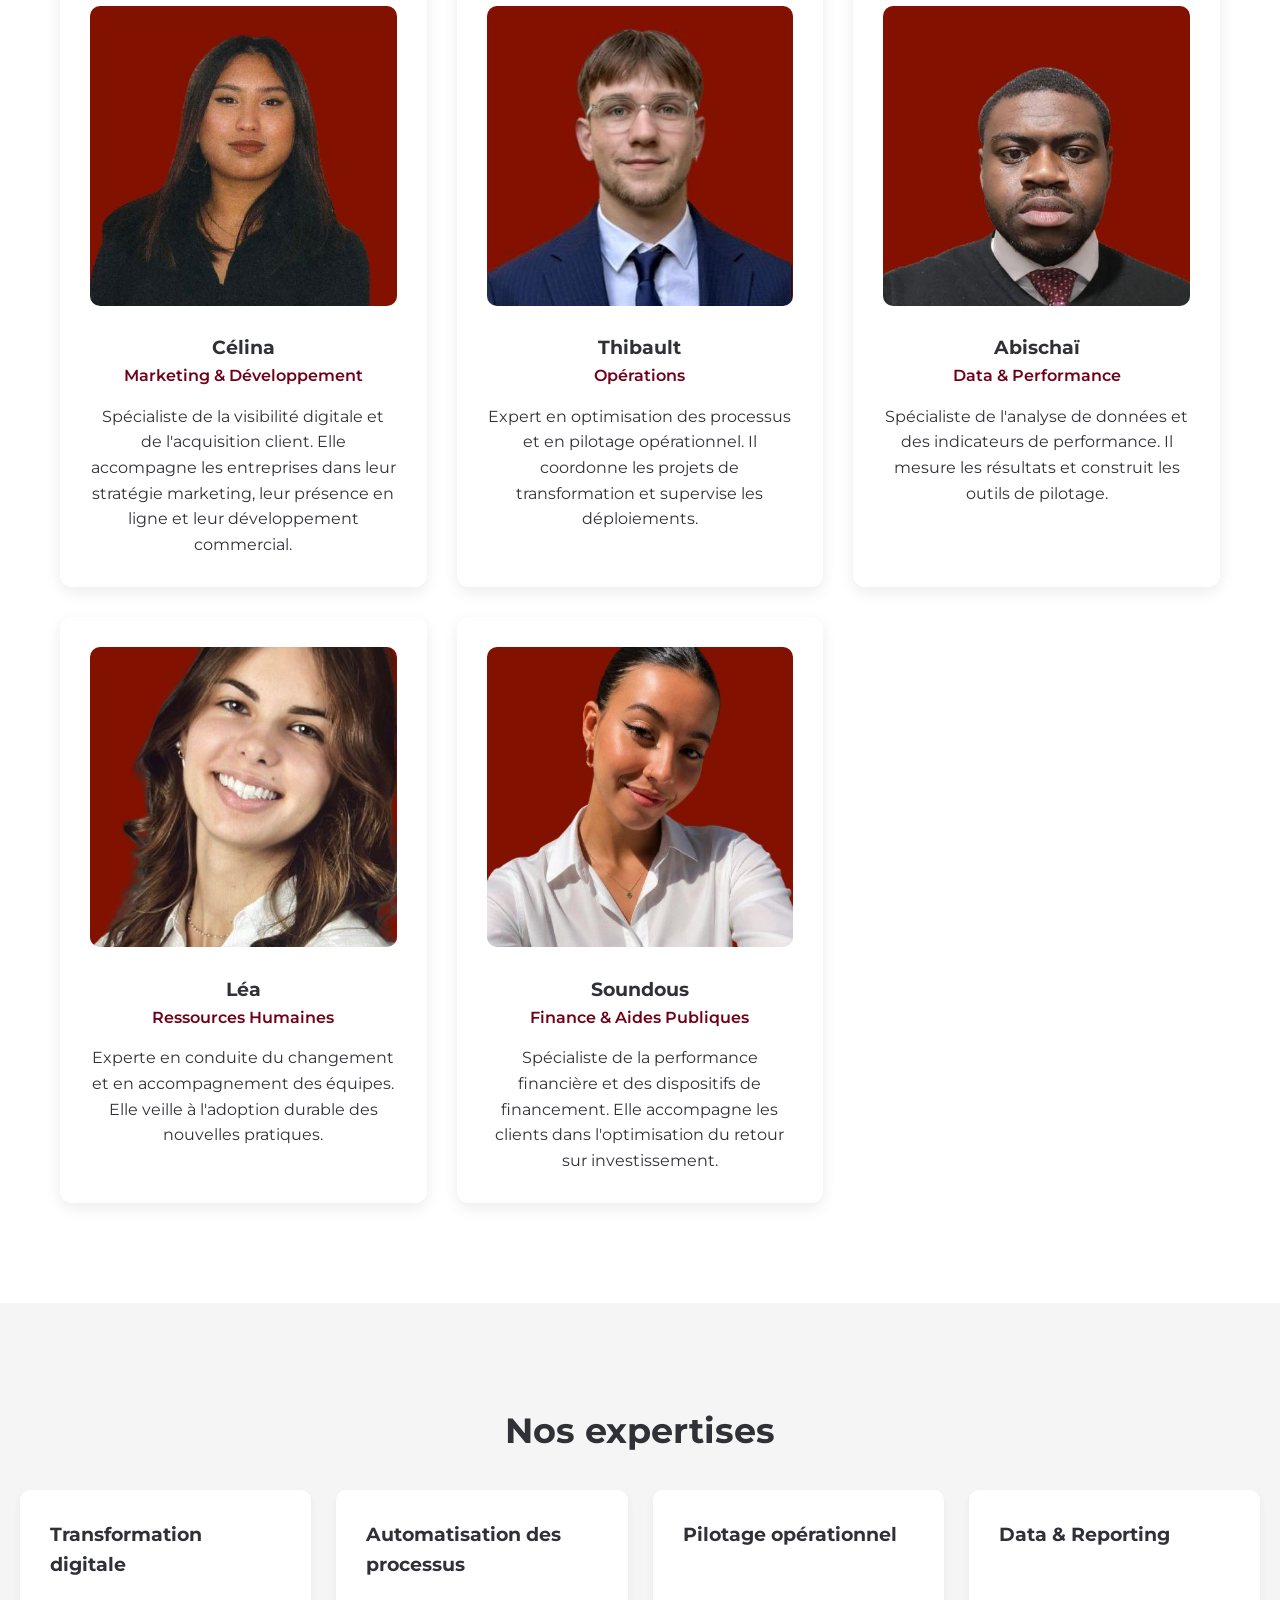
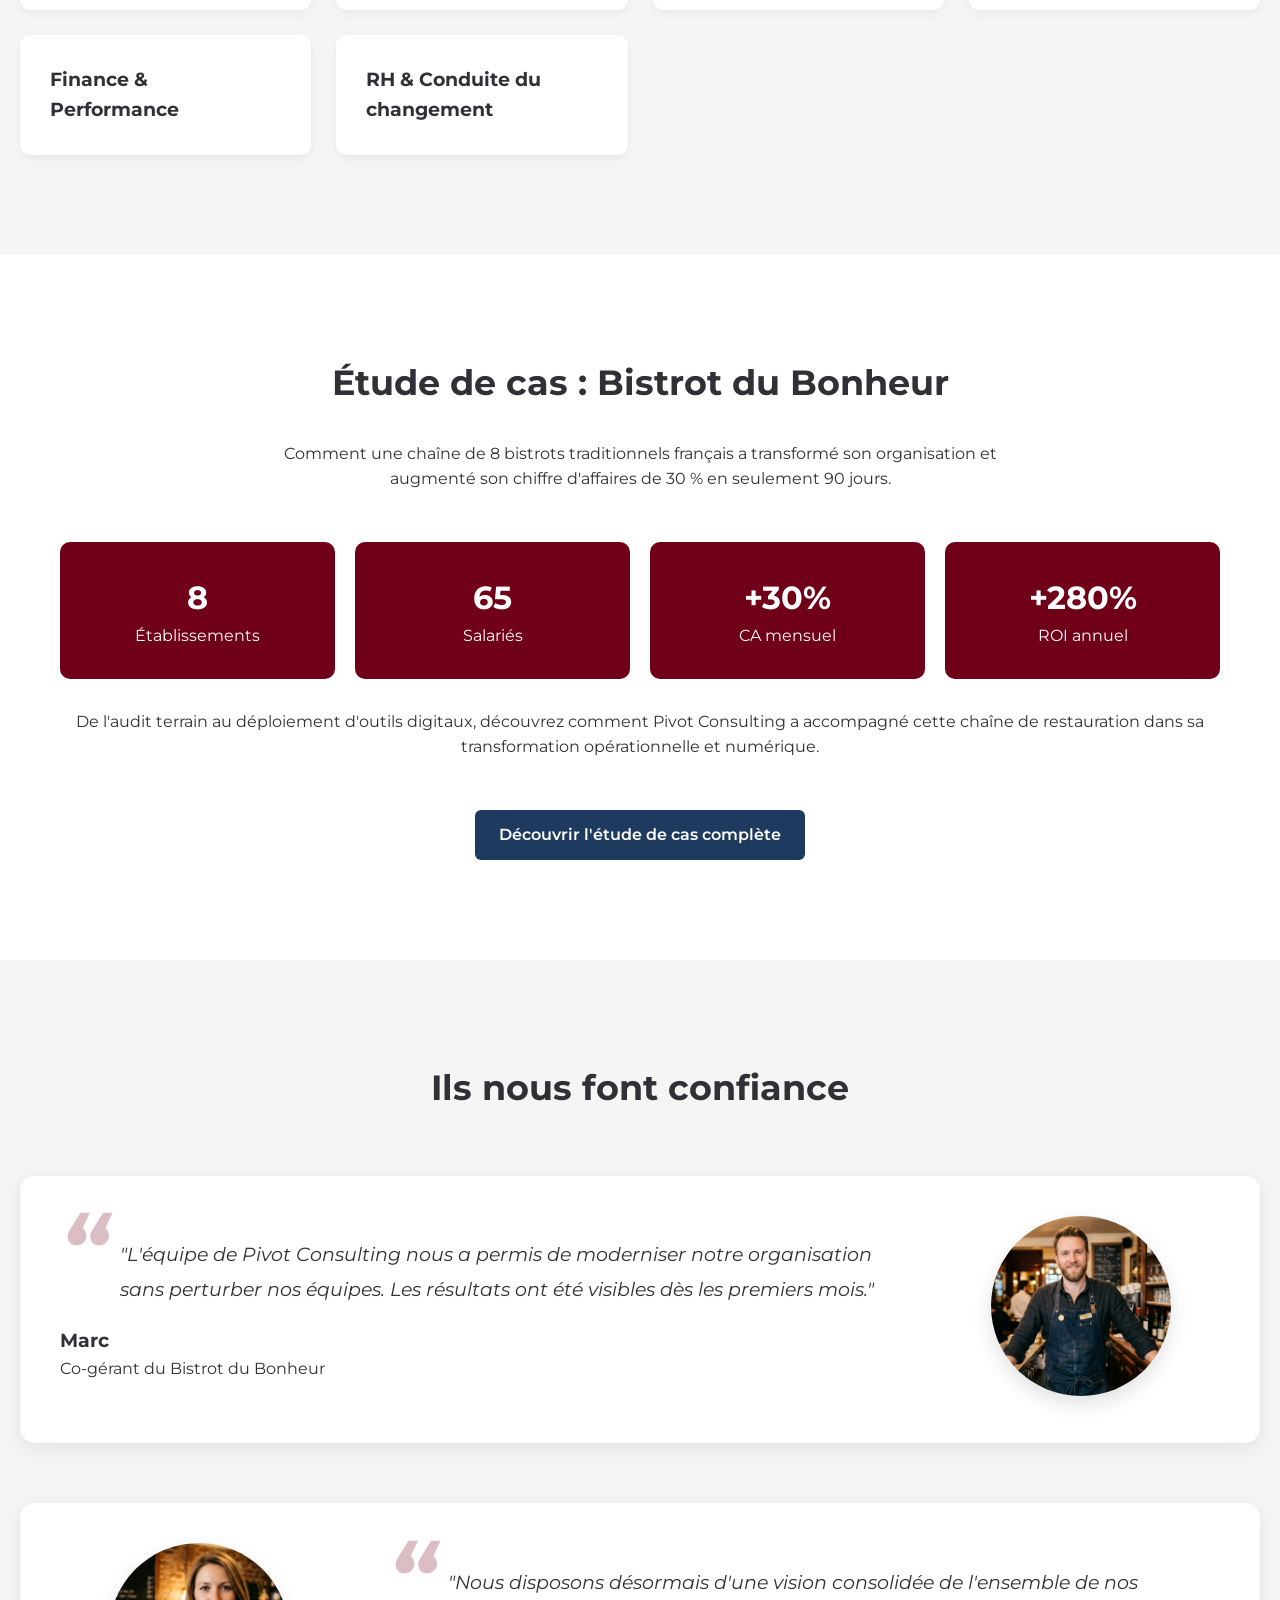
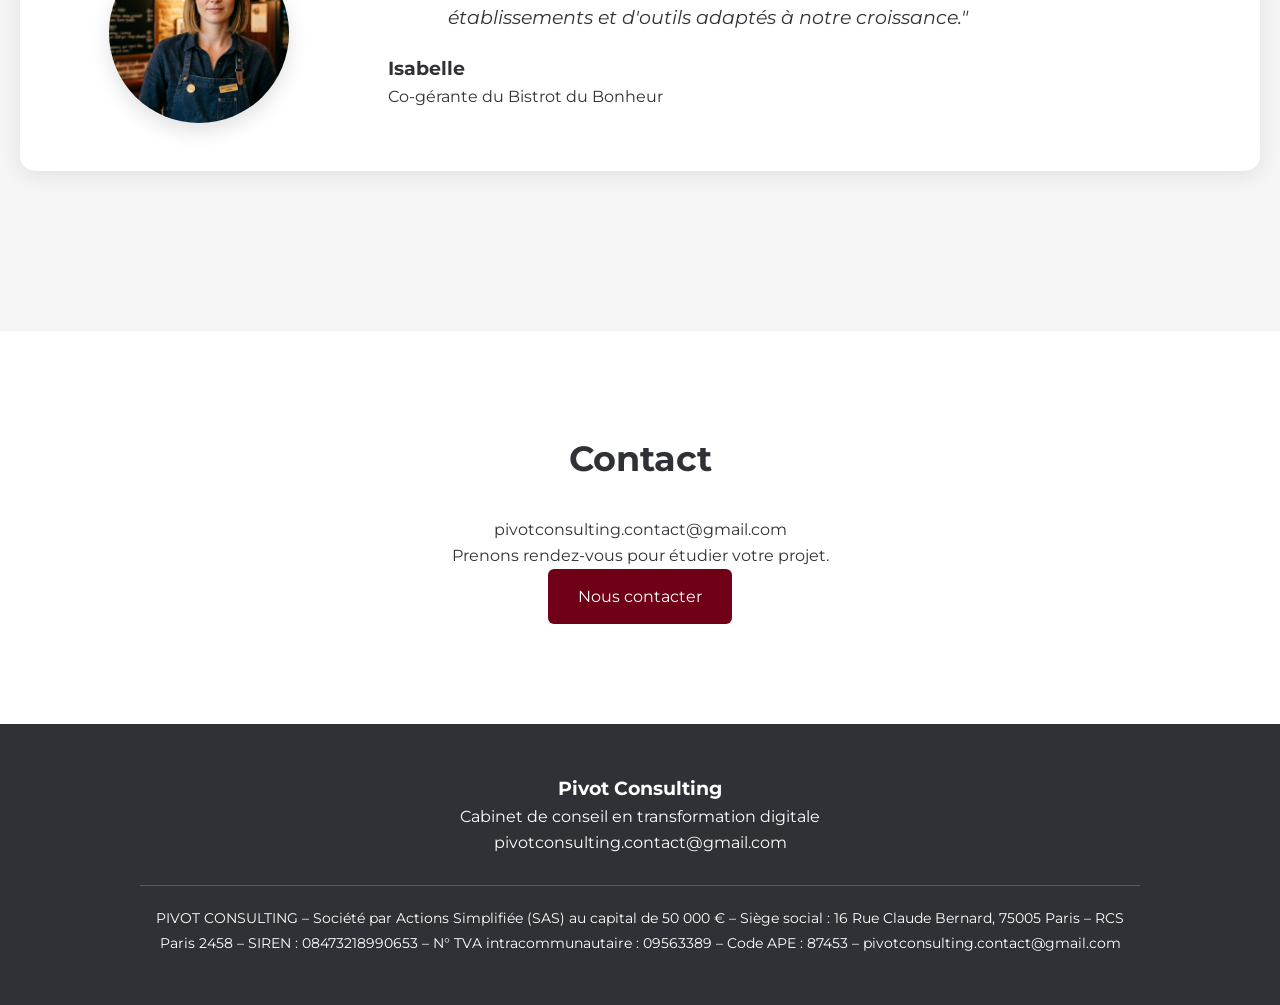
==== commit 18900864: "Mise à jour du site" ====
--- a/index.html
+++ b/index.html
@@ -250,7 +250,7 @@
 
 <div style="text-align:center; margin-top:30px;">
 
-<a href="cas-bistrot-du-bonheur.html" class="btn">
+<a href="cas-bistrot-du-bonheur/cas-bistrot-du-bonheur.html" class="btn">
 Découvrir l'étude de cas complète
 </a>
 
--- a/style.css
+++ b/style.css
@@ -257,12 +257,33 @@
 height:180px;
 object-fit:cover;
 border-radius:50%;
-box-shadow:0 4px 12px rgba(0,0,0,0.15);
+box-shadow:0 8px 20px rgba(0,0,0,0.12);
 }
 
 .quote{
+position:relative;
 font-size:1.2rem;
 font-style:italic;
 line-height:1.8;
 margin-bottom:20px;
+padding-left:60px;
+}
+
+.quote::before{
+content:"“";
+position:absolute;
+left:0;
+top:-35px;
+font-size:6rem;
+font-weight:bold;
+color:#700018;
+opacity:0.25;
+line-height:1;
+}
+
+.testimonial{
+background:white;
+padding:40px;
+border-radius:15px;
+box-shadow:0 5px 20px rgba(0,0,0,0.08);
 }
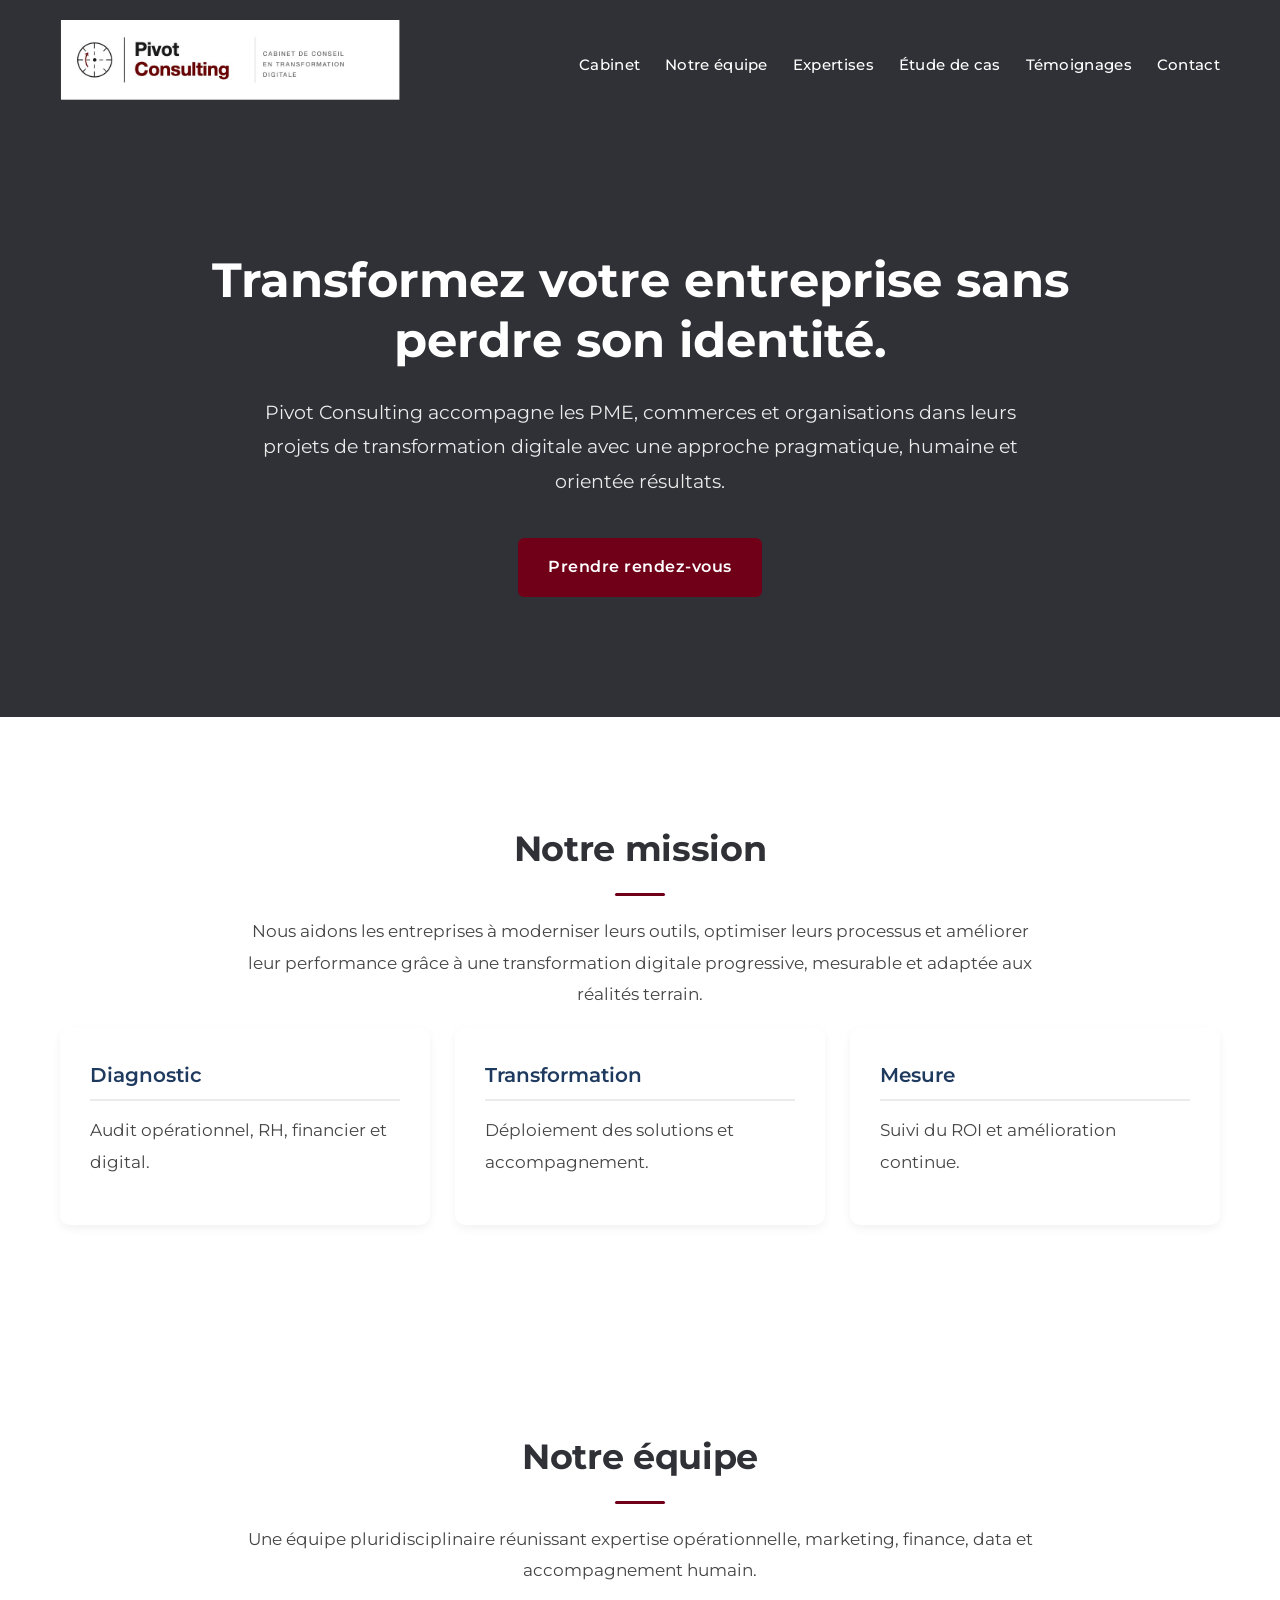
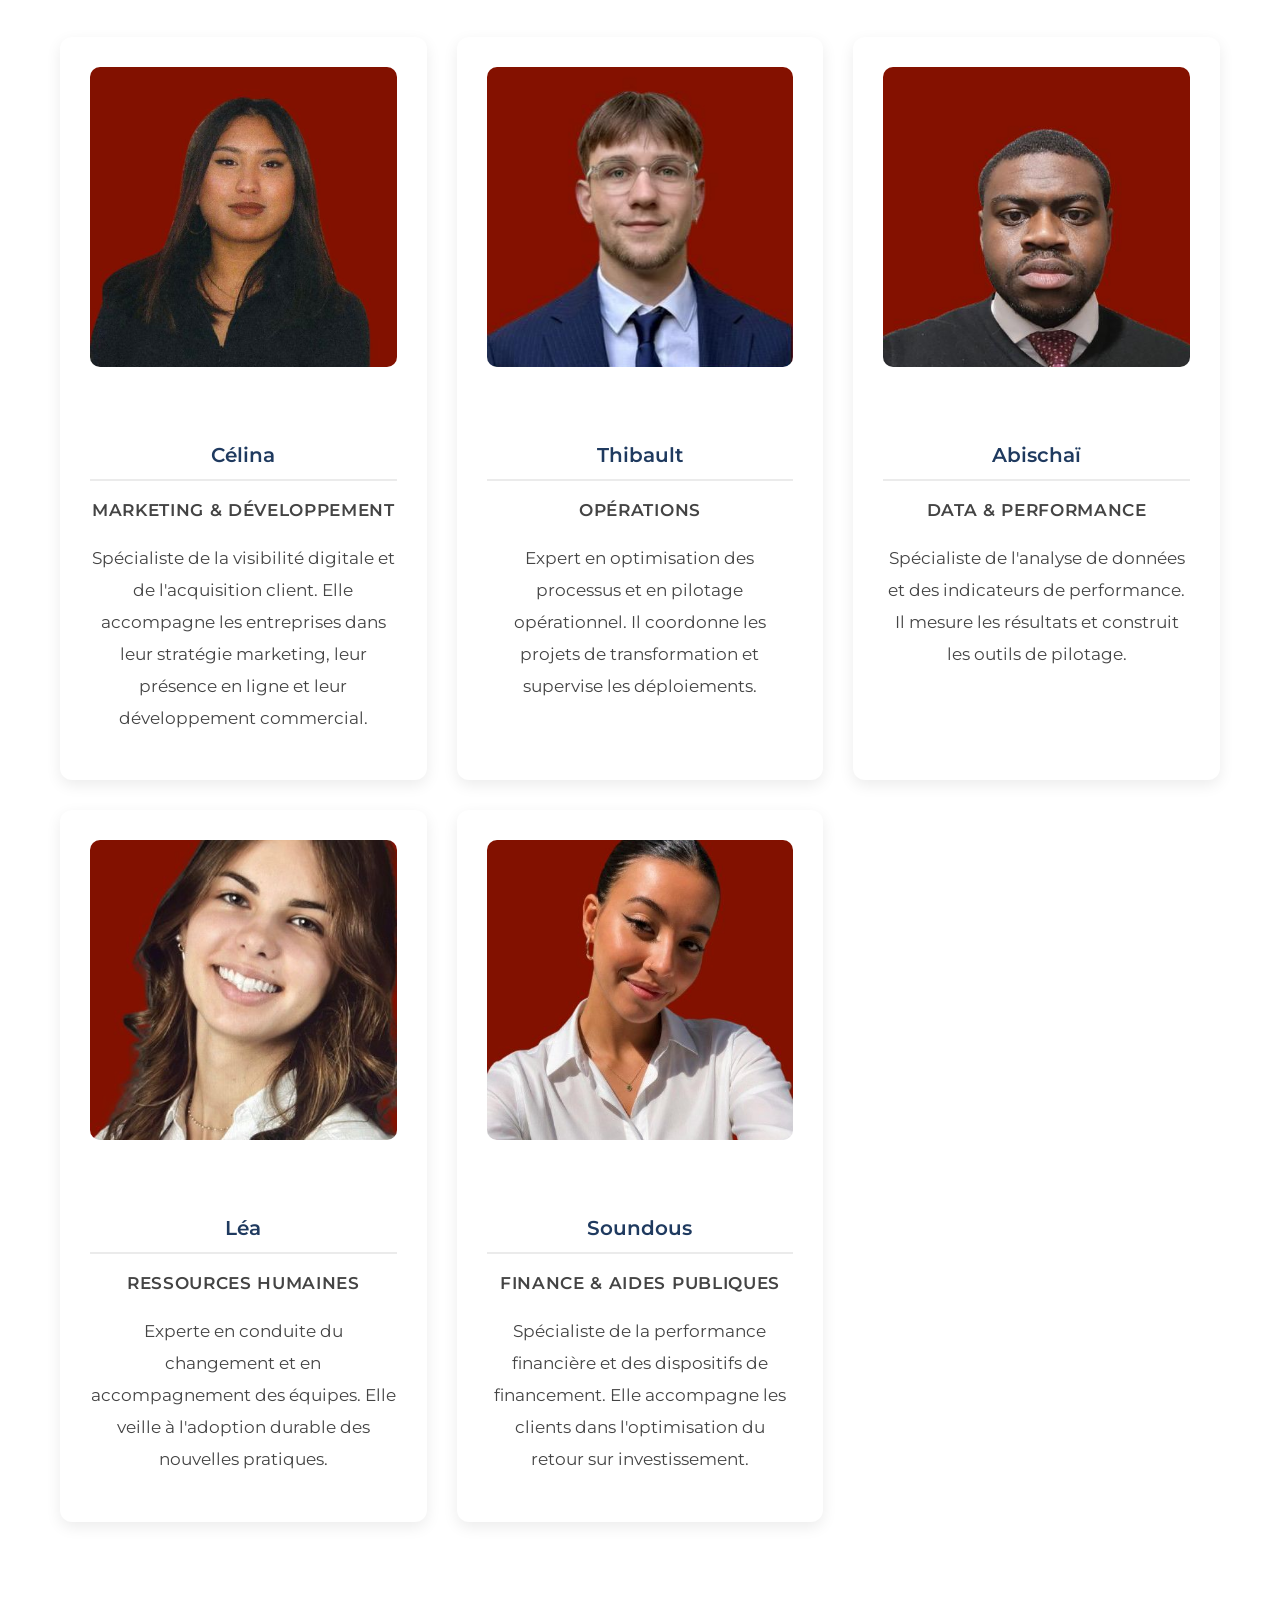
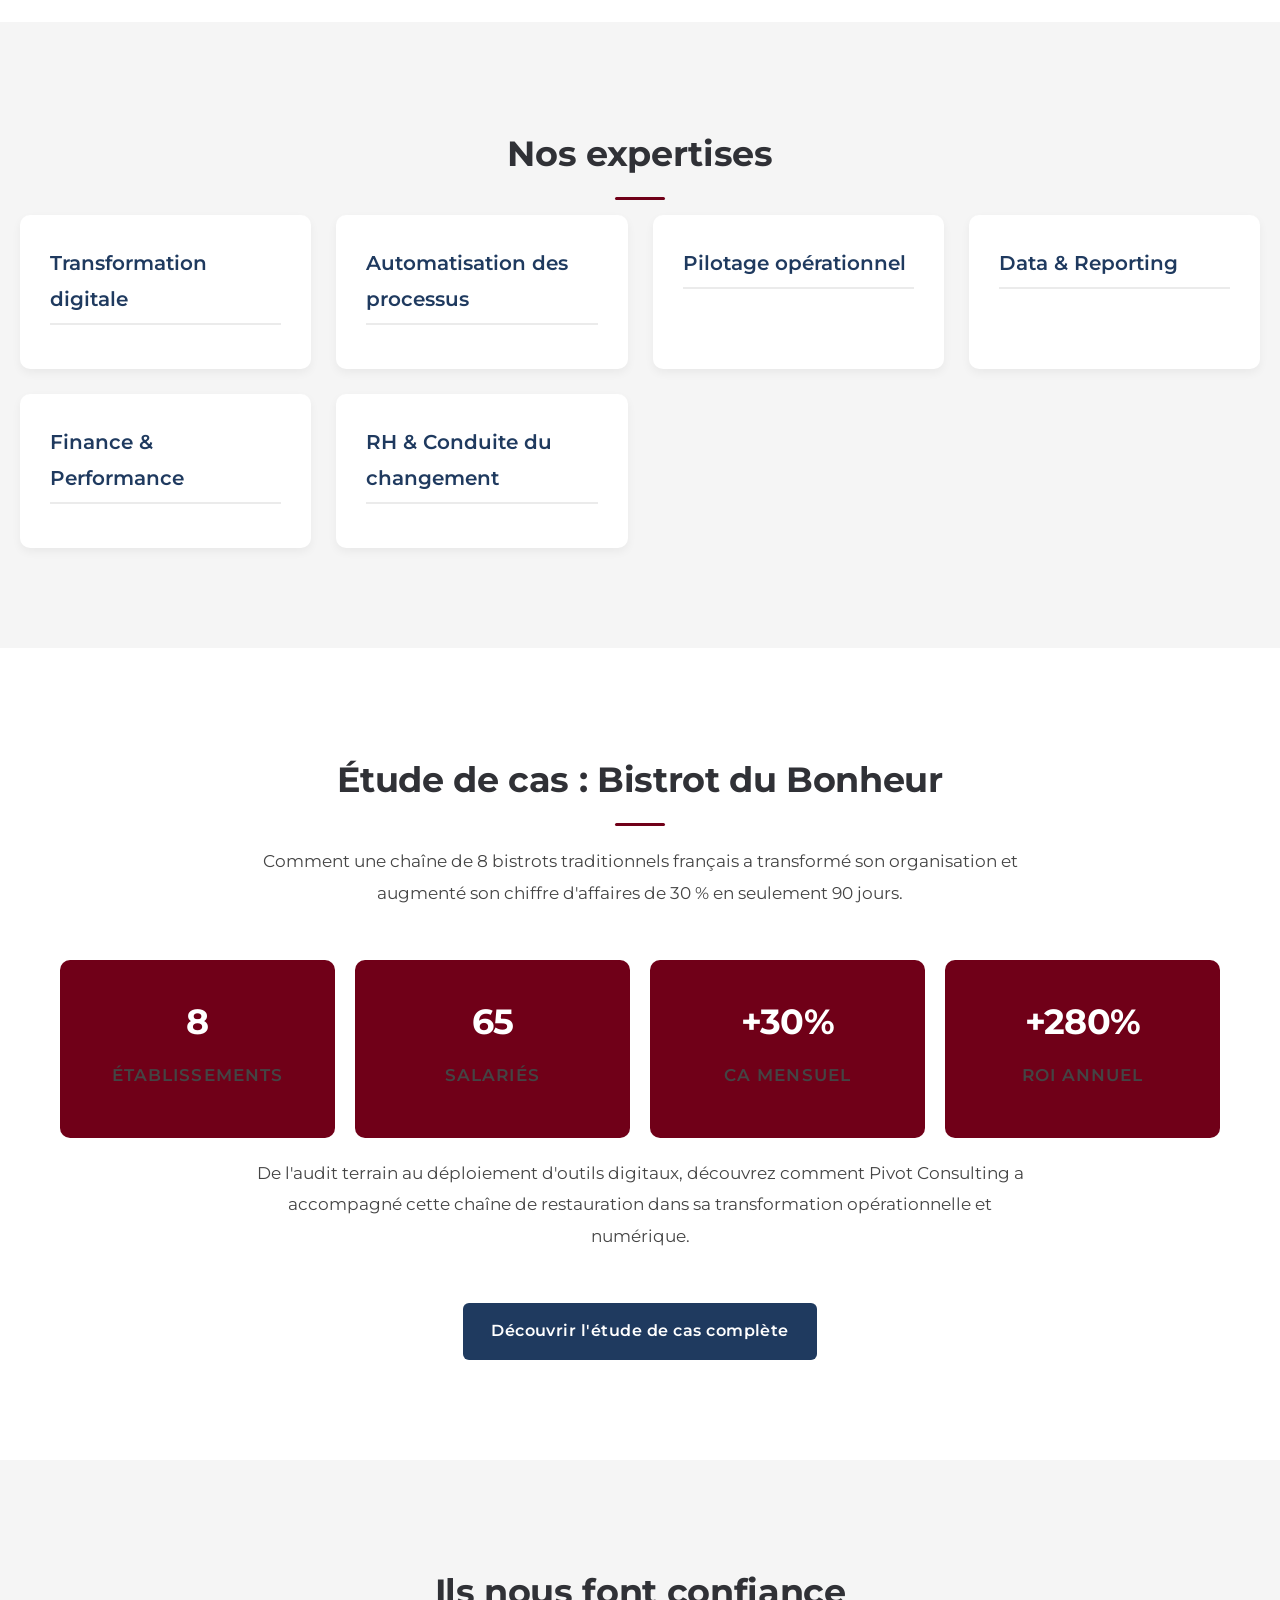
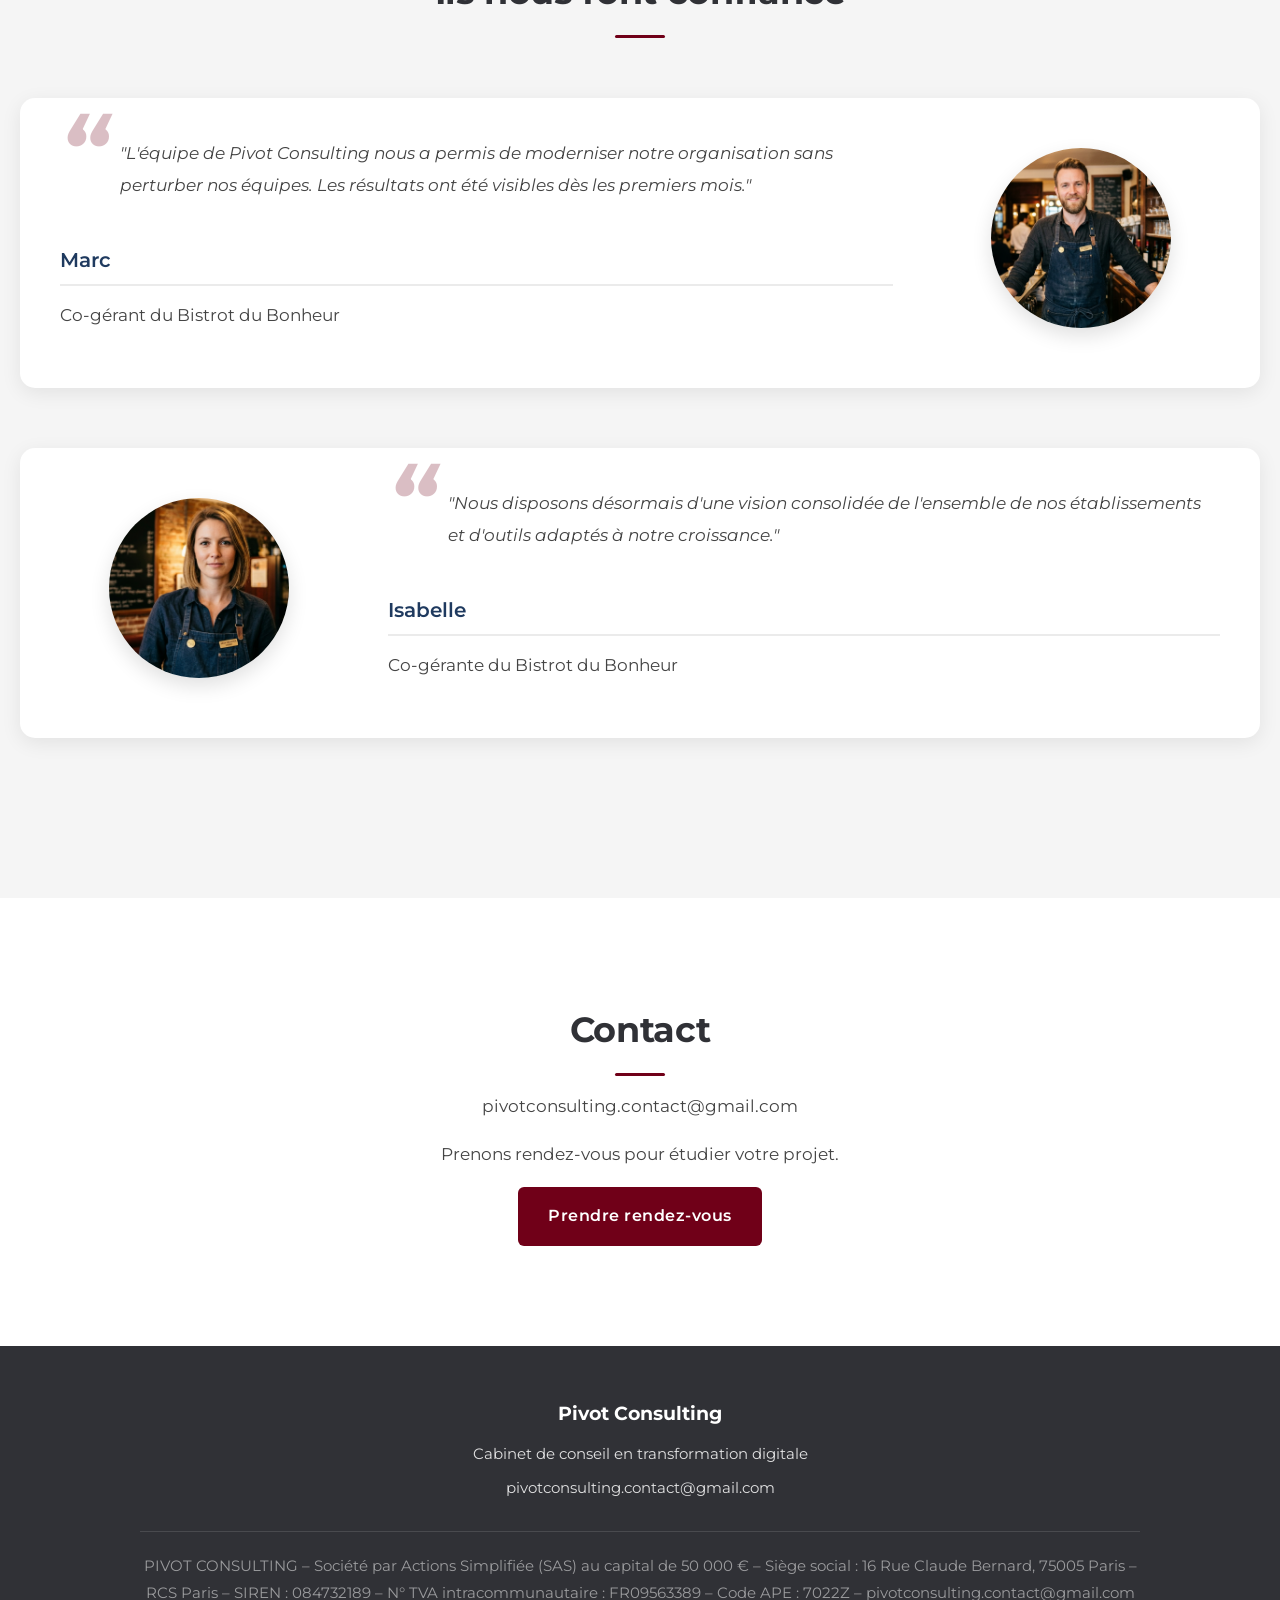
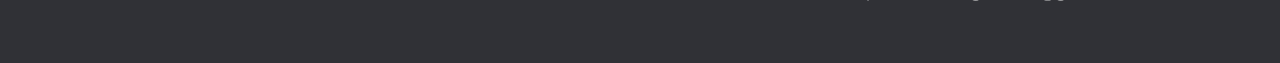
==== commit d587ec3f: "Mise à jour site Pivot Consulting" ====
--- a/index.html
+++ b/index.html
@@ -2,360 +2,276 @@
 <html lang="fr">
 
 <head>
-<meta charset="UTF-8">
-<meta name="viewport" content="width=device-width, initial-scale=1.0">
-
-<title>Pivot Consulting</title>
-
-<link rel="stylesheet" href="style.css">
-
-<link href="https://fonts.googleapis.com/css2?family=Montserrat:wght@300;400;500;600;700&display=swap" rel="stylesheet">
-
+    <meta charset="UTF-8">
+    <meta name="viewport" content="width=device-width, initial-scale=1.0">
+    <meta name="description" content="Pivot Consulting accompagne les PME, commerces et organisations dans leur transformation digitale avec une approche pragmatique, humaine et orientée résultats.">
+    <title>Pivot Consulting – Transformation digitale pour les PME</title>
+    <link rel="stylesheet" href="style.css">
+    <link href="https://fonts.googleapis.com/css2?family=Montserrat:wght@300;400;500;600;700&display=swap" rel="stylesheet">
 </head>
 
 <body>
 
+<!-- ========== HEADER ========== -->
 <header>
 
-<nav class="navbar">
-
-<div class="logo">
-<img src="images/logo.png" alt="Pivot Consulting">
-</div>
-
-<ul class="menu">
-<li><a href="#cabinet">Cabinet</a></li>
-<li><a href="#equipe">Notre équipe</a></li>
-<li><a href="#expertises">Expertises</a></li>
-<li><a href="cas-bistrot-du-bonheur.html">Étude de cas</a></li>
-<li><a href="#temoignages">Témoignages</a></li>
-<li><a href="#contact">Contact</a></li>
-</ul>
-
-</nav>
-
-<div class="hero">
-
-<h1>Transformez votre entreprise sans perdre son identité.</h1>
-
-<p>
-Pivot Consulting accompagne les PME, commerces et organisations dans leurs projets de transformation digitale avec une approche pragmatique, humaine et orientée résultats.
-</p>
-
-<a href="#contact" class="btn-primary">
-Prendre rendez-vous
-</a>
-
-</div>
+    <nav class="navbar">
+        <div class="logo">
+            <img src="images/logo.png" alt="Pivot Consulting – Cabinet de conseil en transformation digitale">
+        </div>
+        <ul class="menu">
+            <li><a href="#cabinet">Cabinet</a></li>
+            <li><a href="#equipe">Notre équipe</a></li>
+            <li><a href="#expertises">Expertises</a></li>
+            <li><a href="cas-bistrot-du-bonheur.html">Étude de cas</a></li>
+            <li><a href="#temoignages">Témoignages</a></li>
+            <li><a href="#contact">Contact</a></li>
+        </ul>
+    </nav>
+
+    <div class="hero">
+        <h1>Transformez votre entreprise sans perdre son identité.</h1>
+        <p>
+            Pivot Consulting accompagne les PME, commerces et organisations dans leurs projets
+            de transformation digitale avec une approche pragmatique, humaine et orientée résultats.
+        </p>
+        <a href=""
+           onclick="Calendly.initPopupWidget({url: 'https://calendly.com/pivotconsulting-contact/30min'}); return false;"
+           class="btn-primary">
+            Prendre rendez-vous
+        </a>
+    </div>
 
 </header>
 
+<!-- ========== MISSION ========== -->
 <section id="cabinet" class="section">
 
-<h2>Notre mission</h2>
-
-<p class="intro">
-Nous aidons les entreprises à moderniser leurs outils, optimiser leurs processus et améliorer leur performance grâce à une transformation digitale progressive, mesurable et adaptée aux réalités terrain.
-</p>
-
-<div class="cards">
-
-<div class="card">
-<h3>Diagnostic</h3>
-<p>Audit opérationnel, RH, financier et digital.</p>
-</div>
-
-<div class="card">
-<h3>Transformation</h3>
-<p>Déploiement des solutions et accompagnement.</p>
-</div>
-
-<div class="card">
-<h3>Mesure</h3>
-<p>Suivi du ROI et amélioration continue.</p>
-</div>
-
-</div>
-
-</section>
-
+    <h2>Notre mission</h2>
+
+    <p class="intro">
+        Nous aidons les entreprises à moderniser leurs outils, optimiser leurs processus
+        et améliorer leur performance grâce à une transformation digitale progressive,
+        mesurable et adaptée aux réalités terrain.
+    </p>
+
+    <div class="cards">
+        <div class="card">
+            <h3>Diagnostic</h3>
+            <p>Audit opérationnel, RH, financier et digital.</p>
+        </div>
+        <div class="card">
+            <h3>Transformation</h3>
+            <p>Déploiement des solutions et accompagnement.</p>
+        </div>
+        <div class="card">
+            <h3>Mesure</h3>
+            <p>Suivi du ROI et amélioration continue.</p>
+        </div>
+    </div>
+
+</section>
+
+<!-- ========== ÉQUIPE ========== -->
 <section id="equipe" class="section">
 
-<h2>Notre équipe</h2>
-
-<p class="intro">
-Une équipe pluridisciplinaire réunissant expertise opérationnelle,
-marketing, finance, data et accompagnement humain.
-</p>
-
-<div class="team-grid">
-
-<div class="team-card">
-
-<img src="images/celina.jpeg"
-alt="Célina"
-class="team-photo">
-
-<h3>Célina</h3>
-
-<p class="role">
-Marketing & Développement
-</p>
-
-<p>
-Spécialiste de la visibilité digitale et de l'acquisition client.
-Elle accompagne les entreprises dans leur stratégie marketing,
-leur présence en ligne et leur développement commercial.
-</p>
-
-</div>
-
-<div class="team-card">
-
-<img src="images/thibault.jpeg"
-alt="Thibault"
-class="team-photo">
-
-<h3>Thibault</h3>
-
-<p class="role">
-Opérations
-</p>
-
-<p>
-Expert en optimisation des processus et en pilotage opérationnel.
-Il coordonne les projets de transformation et supervise les déploiements.
-</p>
-
-</div>
-
-<div class="team-card">
-
-<img src="images/abischai.jpeg"
-alt="Abischaï"
-class="team-photo">
-
-<h3>Abischaï</h3>
-
-<p class="role">
-Data & Performance
-</p>
-
-<p>
-Spécialiste de l'analyse de données et des indicateurs de performance.
-Il mesure les résultats et construit les outils de pilotage.
-</p>
-
-</div>
-
-<div class="team-card">
-
-<img src="images/lea.jpeg"
-alt="Léa"
-class="team-photo">
-
-<h3>Léa</h3>
-
-<p class="role">
-Ressources Humaines
-</p>
-
-<p>
-Experte en conduite du changement et en accompagnement des équipes.
-Elle veille à l'adoption durable des nouvelles pratiques.
-</p>
-
-</div>
-
-<div class="team-card">
-
-<img src="images/soundous.jpeg"
-alt="Soundous"
-class="team-photo">
-
-<h3>Soundous</h3>
-
-<p class="role">
-Finance & Aides Publiques
-</p>
-
-<p>
-Spécialiste de la performance financière et des dispositifs de financement.
-Elle accompagne les clients dans l'optimisation du retour sur investissement.
-</p>
-
-</div>
-
-</div>
-
-</section>
-
+    <h2>Notre équipe</h2>
+
+    <p class="intro">
+        Une équipe pluridisciplinaire réunissant expertise opérationnelle,
+        marketing, finance, data et accompagnement humain.
+    </p>
+
+    <div class="team-grid">
+
+        <div class="team-card">
+            <img src="images/celina.jpeg" alt="Célina, spécialiste Marketing et Développement chez Pivot Consulting" class="team-photo">
+            <h3>Célina</h3>
+            <p class="role">Marketing & Développement</p>
+            <p>
+                Spécialiste de la visibilité digitale et de l'acquisition client.
+                Elle accompagne les entreprises dans leur stratégie marketing,
+                leur présence en ligne et leur développement commercial.
+            </p>
+        </div>
+
+        <div class="team-card">
+            <img src="images/thibault.jpeg" alt="Thibault, expert Opérations chez Pivot Consulting" class="team-photo">
+            <h3>Thibault</h3>
+            <p class="role">Opérations</p>
+            <p>
+                Expert en optimisation des processus et en pilotage opérationnel.
+                Il coordonne les projets de transformation et supervise les déploiements.
+            </p>
+        </div>
+
+        <div class="team-card">
+            <img src="images/abischai.jpeg" alt="Abischaï, spécialiste Data et Performance chez Pivot Consulting" class="team-photo">
+            <h3>Abischaï</h3>
+            <p class="role">Data & Performance</p>
+            <p>
+                Spécialiste de l'analyse de données et des indicateurs de performance.
+                Il mesure les résultats et construit les outils de pilotage.
+            </p>
+        </div>
+
+        <div class="team-card">
+            <img src="images/lea.jpeg" alt="Léa, experte Ressources Humaines chez Pivot Consulting" class="team-photo">
+            <h3>Léa</h3>
+            <p class="role">Ressources Humaines</p>
+            <p>
+                Experte en conduite du changement et en accompagnement des équipes.
+                Elle veille à l'adoption durable des nouvelles pratiques.
+            </p>
+        </div>
+
+        <div class="team-card">
+            <img src="images/soundous.jpeg" alt="Soundous, spécialiste Finance et Aides Publiques chez Pivot Consulting" class="team-photo">
+            <h3>Soundous</h3>
+            <p class="role">Finance & Aides Publiques</p>
+            <p>
+                Spécialiste de la performance financière et des dispositifs de financement.
+                Elle accompagne les clients dans l'optimisation du retour sur investissement.
+            </p>
+        </div>
+
+    </div>
+
+</section>
+
+<!-- ========== EXPERTISES ========== -->
 <section id="expertises" class="section grey">
 
-<h2>Nos expertises</h2>
-
-<div class="cards">
-
-<div class="card"><h3>Transformation digitale</h3></div>
-
-<div class="card"><h3>Automatisation des processus</h3></div>
-
-<div class="card"><h3>Pilotage opérationnel</h3></div>
-
-<div class="card"><h3>Data & Reporting</h3></div>
-
-<div class="card"><h3>Finance & Performance</h3></div>
-
-<div class="card"><h3>RH & Conduite du changement</h3></div>
-
-</div>
-
-</section>
-
+    <h2>Nos expertises</h2>
+
+    <div class="cards">
+        <div class="card"><h3>Transformation digitale</h3></div>
+        <div class="card"><h3>Automatisation des processus</h3></div>
+        <div class="card"><h3>Pilotage opérationnel</h3></div>
+        <div class="card"><h3>Data & Reporting</h3></div>
+        <div class="card"><h3>Finance & Performance</h3></div>
+        <div class="card"><h3>RH & Conduite du changement</h3></div>
+    </div>
+
+</section>
+
+<!-- ========== ÉTUDE DE CAS ========== -->
 <section id="cas" class="section">
 
-<h2>Étude de cas : Bistrot du Bonheur</h2>
-
-<p class="intro">
-Comment une chaîne de 8 bistrots traditionnels français a transformé son organisation et augmenté son chiffre d'affaires de 30 % en seulement 90 jours.
-</p>
-
-<div class="results">
-
-<div class="result">
-<span>8</span>
-<p>Établissements</p>
-</div>
-
-<div class="result">
-<span>65</span>
-<p>Salariés</p>
-</div>
-
-<div class="result">
-<span>+30%</span>
-<p>CA mensuel</p>
-</div>
-
-<div class="result">
-<span>+280%</span>
-<p>ROI annuel</p>
-</div>
-
-</div>
-
-<p style="text-align:center; margin-top:30px;">
-De l'audit terrain au déploiement d'outils digitaux, découvrez comment Pivot Consulting a accompagné cette chaîne de restauration dans sa transformation opérationnelle et numérique.
-</p>
-
-<div style="text-align:center; margin-top:30px;">
-
-<a href="cas-bistrot-du-bonheur/cas-bistrot-du-bonheur.html" class="btn">
-Découvrir l'étude de cas complète
-</a>
-
-</div>
-
-</section>
-
+    <h2>Étude de cas : Bistrot du Bonheur</h2>
+
+    <p class="intro">
+        Comment une chaîne de 8 bistrots traditionnels français a transformé son organisation
+        et augmenté son chiffre d'affaires de 30 % en seulement 90 jours.
+    </p>
+
+    <div class="results">
+        <div class="result">
+            <span>8</span>
+            <p>Établissements</p>
+        </div>
+        <div class="result">
+            <span>65</span>
+            <p>Salariés</p>
+        </div>
+        <div class="result">
+            <span>+30%</span>
+            <p>CA mensuel</p>
+        </div>
+        <div class="result">
+            <span>+280%</span>
+            <p>ROI annuel</p>
+        </div>
+    </div>
+
+    <p class="intro">
+        De l'audit terrain au déploiement d'outils digitaux, découvrez comment Pivot Consulting
+        a accompagné cette chaîne de restauration dans sa transformation opérationnelle et numérique.
+    </p>
+
+    <div class="cta-container">
+        <a href="cas-bistrot-du-bonheur.html" class="btn">
+            Découvrir l'étude de cas complète
+        </a>
+    </div>
+
+</section>
+
+<!-- ========== TÉMOIGNAGES ========== -->
 <section id="temoignages" class="section grey">
 
-<h2>Ils nous font confiance</h2>
-
-<div class="testimonial">
-
-<div class="testimonial-text">
-
-<p class="quote">
-"L'équipe de Pivot Consulting nous a permis de moderniser notre organisation sans perturber nos équipes. Les résultats ont été visibles dès les premiers mois."
-</p>
-
-<h3>Marc</h3>
-
-<p>
-Co-gérant du Bistrot du Bonheur
-</p>
-
-</div>
-
-<div class="testimonial-image">
-
-<img src="images/marc.png" alt="Marc">
-
-</div>
-
-</div>
-
-<div class="testimonial reverse">
-
-<div class="testimonial-text">
-
-<p class="quote">
-"Nous disposons désormais d'une vision consolidée de l'ensemble de nos établissements et d'outils adaptés à notre croissance."
-</p>
-
-<h3>Isabelle</h3>
-
-<p>
-Co-gérante du Bistrot du Bonheur
-</p>
-
-</div>
-
-<div class="testimonial-image">
-
-<img src="images/isabelle.png" alt="Isabelle">
-
-</div>
-
-</div>
-
-</section>
-
+    <h2>Ils nous font confiance</h2>
+
+    <div class="testimonial">
+        <div class="testimonial-text">
+            <p class="quote">
+                "L'équipe de Pivot Consulting nous a permis de moderniser notre organisation
+                sans perturber nos équipes. Les résultats ont été visibles dès les premiers mois."
+            </p>
+            <h3>Marc</h3>
+            <p>Co-gérant du Bistrot du Bonheur</p>
+        </div>
+        <div class="testimonial-image">
+            <img src="images/marc.png" alt="Marc, co-gérant du Bistrot du Bonheur">
+        </div>
+    </div>
+
+    <div class="testimonial reverse">
+        <div class="testimonial-text">
+            <p class="quote">
+                "Nous disposons désormais d'une vision consolidée de l'ensemble de nos
+                établissements et d'outils adaptés à notre croissance."
+            </p>
+            <h3>Isabelle</h3>
+            <p>Co-gérante du Bistrot du Bonheur</p>
+        </div>
+        <div class="testimonial-image">
+            <img src="images/isabelle.png" alt="Isabelle, co-gérante du Bistrot du Bonheur">
+        </div>
+    </div>
+
+</section>
+
+<!-- ========== CONTACT ========== -->
 <section id="contact" class="section contact">
 
-<h2>Contact</h2>
-
-<p>
-pivotconsulting.contact@gmail.com
-</p>
-
-<p>
-Prenons rendez-vous pour étudier votre projet.
-</p>
-
-<a href="mailto:pivotconsulting.contact@gmail.com" class="btn-primary">
-Nous contacter
-</a>
-
-</section>
-
+    <h2>Contact</h2>
+    <p>pivotconsulting.contact@gmail.com</p>
+    <p>Prenons rendez-vous pour étudier votre projet.</p>
+    <a href=""
+       onclick="Calendly.initPopupWidget({url: 'https://calendly.com/pivotconsulting-contact/30min'}); return false;"
+       class="btn-primary">
+        Prendre rendez-vous
+    </a>
+
+</section>
+
+<!-- ========== FOOTER ========== -->
 <footer>
 
-<h3>Pivot Consulting</h3>
-
-<p>
-Cabinet de conseil en transformation digitale
-</p>
-
-<p>
-<a href="mailto:pivotconsulting.contact@gmail.com">
-pivotconsulting.contact@gmail.com
-</a>
-</p>
-
-<div class="legal">
-
-<p>
-PIVOT CONSULTING – Société par Actions Simplifiée (SAS) au capital de 50 000 € –
-Siège social : 16 Rue Claude Bernard, 75005 Paris –
-RCS Paris 2458 –
-SIREN : 08473218990653 –
-N° TVA intracommunautaire : 09563389 –
-Code APE : 87453 –
-pivotconsulting.contact@gmail.com
-</p>
-
-</div>
-
-</footer>+    <h3>Pivot Consulting</h3>
+    <p>Cabinet de conseil en transformation digitale</p>
+    <p>
+        <a href="mailto:pivotconsulting.contact@gmail.com">
+            pivotconsulting.contact@gmail.com
+        </a>
+    </p>
+
+    <div class="legal">
+        <p>
+            PIVOT CONSULTING – Société par Actions Simplifiée (SAS)
+            au capital de 50 000 € – Siège social : 16 Rue Claude Bernard,
+            75005 Paris – RCS Paris – SIREN : 084732189 –
+            N° TVA intracommunautaire : FR09563389 –
+            Code APE : 7022Z –
+            pivotconsulting.contact@gmail.com
+        </p>
+    </div>
+
+</footer>
+
+<!-- ========== CALENDLY ========== -->
+<script src="https://assets.calendly.com/assets/external/widget.js" async></script>
+
+</body>
+</html>
--- a/style.css
+++ b/style.css
@@ -1,289 +1,646 @@
-*{
-margin:0;
-padding:0;
-box-sizing:border-box;
-}
-
-body{
-font-family:'Montserrat',sans-serif;
-background:white;
-color:#303136;
-line-height:1.6;
-}
-
-header{
-background:#303136;
-color:white;
-}
-
-.navbar{
-max-width:1200px;
-margin:auto;
-padding:20px;
-display:flex;
-justify-content:space-between;
-align-items:center;
-}
-
-.logo img{
-height:80px;
-}
-
-.menu{
-display:flex;
-gap:25px;
-list-style:none;
-}
-
-.menu a{
-color:white;
-text-decoration:none;
-font-weight:500;
-}
-
-.hero{
-max-width:1000px;
-margin:auto;
-padding:120px 20px;
-text-align:center;
-}
-
-.hero h1{
-font-size:3rem;
-margin-bottom:25px;
-}
-
-.hero p{
-font-size:1.2rem;
-max-width:800px;
-margin:auto;
-margin-bottom:40px;
-}
-
-.btn-primary{
-background:#700018;
-color:white;
-padding:15px 30px;
-border-radius:6px;
-text-decoration:none;
-display:inline-block;
-}
-
-.section{
-padding:100px 20px;
-max-width:1200px;
-margin:auto;
-}
-
-.section h2{
-text-align:center;
-margin-bottom:30px;
-font-size:2.2rem;
-}
-
-.intro{
-text-align:center;
-max-width:800px;
-margin:auto;
-margin-bottom:50px;
-}
-
-.grey{
-background:#f5f5f5;
-max-width:none;
-}
-
-.cards{
-display:grid;
-grid-template-columns:repeat(auto-fit,minmax(250px,1fr));
-gap:25px;
-}
-
-.card{
-background:white;
-padding:30px;
-border-radius:10px;
-box-shadow:0 4px 10px rgba(0,0,0,0.05);
-}
-
-.timeline{
-display:grid;
-gap:20px;
-}
-
-.step{
-background:#fafafa;
-padding:25px;
-border-left:5px solid #700018;
-}
-
-.results{
-margin-top:50px;
-display:grid;
-grid-template-columns:repeat(auto-fit,minmax(200px,1fr));
-gap:20px;
-}
-
-.result{
-background:#700018;
-color:white;
-padding:30px;
-border-radius:10px;
-text-align:center;
-}
-
-.result span{
-font-size:2rem;
-font-weight:bold;
-}
-
-.contact{
-text-align:center;
-}
-
-footer{
-background:#303136;
-color:white;
-text-align:center;
-padding:50px;
-}
-
-.team-grid{
-display:grid;
-grid-template-columns:repeat(auto-fit,minmax(280px,1fr));
-gap:30px;
-margin-top:50px;
-}
-
-.team-card{
-background:white;
-padding:30px;
-border-radius:12px;
-box-shadow:0 5px 15px rgba(0,0,0,0.08);
-text-align:center;
-}
-
-.photo-placeholder{
-height:220px;
-background:#f2f2f2;
-border-radius:10px;
-display:flex;
-align-items:center;
-justify-content:center;
-margin-bottom:20px;
-font-weight:600;
-color:#777;
-}
-
-.role{
-color:#700018;
-font-weight:600;
-margin-bottom:15px;
-}
-
-.legal{
-margin-top:30px;
-padding-top:20px;
-border-top:1px solid rgba(255,255,255,0.2);
-font-size:0.85rem;
-line-height:1.8;
-max-width:1000px;
-margin-left:auto;
-margin-right:auto;
-}
-
-footer a{
-color:white;
-text-decoration:none;
-}
-
-.team-photo{
-width:100%;
-height:300px;
-object-fit:cover;
-border-radius:10px;
-margin-bottom:20px;
-}
-
-.btn{
-    display:inline-block;
-    padding:12px 24px;
-    background:#1f3a5f;
-    color:white;
-    text-decoration:none;
-    border-radius:6px;
-    font-weight:600;
-}
-
-.btn{
-display:inline-block;
-padding:12px 24px;
-margin-top:20px;
-background:#1f3a5f;
-color:white;
-text-decoration:none;
-border-radius:6px;
-font-weight:600;
-transition:0.3s;
-}
-
-.btn:hover{
-opacity:0.9;
-}
-
-.testimonial{
-display:flex;
-align-items:center;
-justify-content:space-between;
-gap:50px;
-margin:60px 0;
-}
-
-.testimonial.reverse{
-flex-direction:row-reverse;
-}
-
-.testimonial-text{
-flex:3;
-}
-
-.testimonial-image{
-flex:1;
-text-align:center;
-}
-
-.testimonial-image img{
-width:180px;
-height:180px;
-object-fit:cover;
-border-radius:50%;
-box-shadow:0 8px 20px rgba(0,0,0,0.12);
-}
-
-.quote{
-position:relative;
-font-size:1.2rem;
-font-style:italic;
-line-height:1.8;
-margin-bottom:20px;
-padding-left:60px;
-}
-
-.quote::before{
-content:"“";
-position:absolute;
-left:0;
-top:-35px;
-font-size:6rem;
-font-weight:bold;
-color:#700018;
-opacity:0.25;
-line-height:1;
-}
-
-.testimonial{
-background:white;
-padding:40px;
-border-radius:15px;
-box-shadow:0 5px 20px rgba(0,0,0,0.08);
+/* =============================================
+   RESET & BASE
+   ============================================= */
+
+* {
+    margin: 0;
+    padding: 0;
+    box-sizing: border-box;
+}
+
+body {
+    font-family: 'Montserrat', sans-serif;
+    background: white;
+    color: #303136;
+    line-height: 1.8;
+    font-size: 1rem;
+}
+
+
+/* =============================================
+   HEADER & NAV
+   ============================================= */
+
+header {
+    background: #303136;
+    color: white;
+}
+
+.navbar {
+    max-width: 1200px;
+    margin: auto;
+    padding: 20px;
+    display: flex;
+    justify-content: space-between;
+    align-items: center;
+}
+
+.logo img {
+    height: 80px;
+}
+
+.menu {
+    display: flex;
+    gap: 25px;
+    list-style: none;
+}
+
+.menu a {
+    color: white;
+    text-decoration: none;
+    font-weight: 500;
+    font-size: 0.95rem;
+    letter-spacing: 0.02em;
+    transition: opacity 0.2s;
+}
+
+.menu a:hover {
+    opacity: 0.75;
+}
+
+
+/* =============================================
+   HERO (page d'accueil)
+   ============================================= */
+
+.hero {
+    max-width: 1000px;
+    margin: auto;
+    padding: 120px 20px;
+    text-align: center;
+}
+
+.hero h1 {
+    font-size: 3rem;
+    font-weight: 700;
+    line-height: 1.25;
+    margin-bottom: 25px;
+}
+
+.hero p {
+    font-size: 1.2rem;
+    max-width: 800px;
+    margin: 0 auto 40px;
+    opacity: 0.9;
+}
+
+
+/* =============================================
+   BOUTONS
+   ============================================= */
+
+.btn-primary {
+    background: #700018;
+    color: white;
+    padding: 15px 30px;
+    border-radius: 6px;
+    text-decoration: none;
+    display: inline-block;
+    font-weight: 600;
+    letter-spacing: 0.03em;
+    transition: opacity 0.2s;
+}
+
+.btn-primary:hover {
+    opacity: 0.88;
+}
+
+.btn {
+    display: inline-block;
+    padding: 14px 28px;
+    margin-top: 20px;
+    background: #1f3a5f;
+    color: white;
+    text-decoration: none;
+    border-radius: 6px;
+    font-weight: 600;
+    letter-spacing: 0.03em;
+    transition: opacity 0.2s;
+}
+
+.btn:hover {
+    opacity: 0.88;
+}
+
+
+/* =============================================
+   SECTIONS GÉNÉRALES
+   ============================================= */
+
+.section {
+    padding: 100px 20px;
+    max-width: 1200px;
+    margin: auto;
+}
+
+.section h2 {
+    text-align: center;
+    margin-bottom: 15px;
+    font-size: 2.2rem;
+    font-weight: 700;
+    letter-spacing: -0.01em;
+    color: #303136;
+}
+
+/* Trait décoratif sous les h2 */
+.section h2::after {
+    content: '';
+    display: block;
+    width: 50px;
+    height: 3px;
+    background: #700018;
+    margin: 12px auto 0;
+    border-radius: 2px;
+}
+
+.section h3 {
+    font-size: 1.3rem;
+    font-weight: 600;
+    color: #1f3a5f;
+    margin-bottom: 12px;
+    margin-top: 30px;
+}
+
+.section h3:first-child {
+    margin-top: 0;
+}
+
+.intro {
+    text-align: center;
+    max-width: 800px;
+    margin: 20px auto 50px;
+    font-size: 1.05rem;
+    color: #555;
+    line-height: 1.9;
+}
+
+.grey {
+    background: #f5f5f5;
+    max-width: none;
+}
+
+.cta-container {
+    text-align: center;
+    margin-top: 30px;
+}
+
+
+/* =============================================
+   CARDS
+   ============================================= */
+
+.cards {
+    display: grid;
+    grid-template-columns: repeat(auto-fit, minmax(250px, 1fr));
+    gap: 25px;
+}
+
+.card {
+    background: white;
+    padding: 30px;
+    border-radius: 10px;
+    box-shadow: 0 4px 10px rgba(0, 0, 0, 0.05);
+}
+
+.card h3 {
+    font-size: 1.1rem;
+    color: #303136;
+    margin-top: 0;
+}
+
+
+/* =============================================
+   RÉSULTATS / KPIs
+   ============================================= */
+
+.results {
+    margin-top: 50px;
+    display: grid;
+    grid-template-columns: repeat(auto-fit, minmax(180px, 1fr));
+    gap: 20px;
+}
+
+.result {
+    background: #700018;
+    color: white;
+    padding: 30px 20px;
+    border-radius: 10px;
+    text-align: center;
+}
+
+.result span {
+    display: block;
+    font-size: 2.2rem;
+    font-weight: 700;
+    margin-bottom: 6px;
+    letter-spacing: -0.02em;
+}
+
+.result p {
+    font-size: 0.95rem;
+    font-weight: 600;
+    color: white;
+    opacity: 1;
+    text-transform: uppercase;
+    letter-spacing: 0.06em;
+    margin-top: 4px;
+}
+
+
+/* =============================================
+   ÉQUIPE
+   ============================================= */
+
+.team-grid {
+    display: grid;
+    grid-template-columns: repeat(auto-fit, minmax(280px, 1fr));
+    gap: 30px;
+    margin-top: 50px;
+}
+
+.team-card {
+    background: white;
+    padding: 30px;
+    border-radius: 12px;
+    box-shadow: 0 5px 15px rgba(0, 0, 0, 0.08);
+    text-align: center;
+}
+
+.team-photo {
+    width: 100%;
+    height: 300px;
+    object-fit: cover;
+    border-radius: 10px;
+    margin-bottom: 20px;
+}
+
+.team-card h3 {
+    font-size: 1.15rem;
+    color: #303136;
+    margin-top: 0;
+    margin-bottom: 4px;
+}
+
+.role {
+    color: #700018;
+    font-weight: 600;
+    font-size: 0.9rem;
+    margin-bottom: 12px;
+    text-transform: uppercase;
+    letter-spacing: 0.04em;
+}
+
+.photo-placeholder {
+    height: 220px;
+    background: #f2f2f2;
+    border-radius: 10px;
+    display: flex;
+    align-items: center;
+    justify-content: center;
+    margin-bottom: 20px;
+    font-weight: 600;
+    color: #777;
+}
+
+
+/* =============================================
+   TÉMOIGNAGES
+   ============================================= */
+
+.testimonial {
+    background: white;
+    padding: 40px;
+    border-radius: 15px;
+    box-shadow: 0 5px 20px rgba(0, 0, 0, 0.08);
+    display: flex;
+    align-items: center;
+    justify-content: space-between;
+    gap: 50px;
+    margin: 60px 0;
+}
+
+.testimonial.reverse {
+    flex-direction: row-reverse;
+}
+
+.testimonial-text {
+    flex: 3;
+}
+
+.testimonial-text h3 {
+    font-size: 1.1rem;
+    color: #303136;
+    margin-top: 0;
+    margin-bottom: 2px;
+}
+
+.testimonial-text p {
+    color: #777;
+    font-size: 0.95rem;
+}
+
+.testimonial-image {
+    flex: 1;
+    text-align: center;
+}
+
+.testimonial-image img {
+    width: 180px;
+    height: 180px;
+    object-fit: cover;
+    border-radius: 50%;
+    box-shadow: 0 8px 20px rgba(0, 0, 0, 0.12);
+}
+
+.quote {
+    position: relative;
+    font-size: 1.15rem;
+    font-style: italic;
+    line-height: 1.85;
+    margin-bottom: 20px;
+    padding-left: 60px;
+    color: #303136;
+}
+
+.quote::before {
+    content: "\201C";
+    position: absolute;
+    left: 0;
+    top: -35px;
+    font-size: 6rem;
+    font-weight: bold;
+    color: #700018;
+    opacity: 0.25;
+    line-height: 1;
+}
+
+
+/* =============================================
+   CONTACT
+   ============================================= */
+
+.contact {
+    text-align: center;
+}
+
+.contact p {
+    font-size: 1.05rem;
+    margin-bottom: 12px;
+    color: #555;
+}
+
+
+/* =============================================
+   FOOTER
+   ============================================= */
+
+footer {
+    background: #303136;
+    color: white;
+    text-align: center;
+    padding: 50px;
+}
+
+footer h3 {
+    font-size: 1.2rem;
+    margin-bottom: 10px;
+}
+
+footer p {
+    font-size: 0.95rem;
+    opacity: 0.85;
+    margin-bottom: 6px;
+}
+
+footer a {
+    color: white;
+    text-decoration: none;
+}
+
+.legal {
+    margin-top: 30px;
+    padding-top: 20px;
+    border-top: 1px solid rgba(255, 255, 255, 0.2);
+    font-size: 0.8rem;
+    line-height: 1.8;
+    max-width: 1000px;
+    margin-left: auto;
+    margin-right: auto;
+    opacity: 0.6;
+}
+
+
+/* =============================================
+   PAGE ÉTUDE DE CAS — SPÉCIFIQUE
+   ============================================= */
+
+/* Image devanture (entre header et hero) */
+.devanture img {
+    width: 100%;
+    display: block;
+    max-height: 480px;
+    object-fit: cover;
+}
+
+/* Hero de la page cas */
+.hero-cas {
+    background: #1f3a5f;
+    color: white;
+    padding: 80px 20px;
+    text-align: center;
+}
+
+.hero-cas h1 {
+    font-size: 2.6rem;
+    font-weight: 700;
+    margin-bottom: 20px;
+    line-height: 1.25;
+}
+
+.hero-cas p {
+    font-size: 1.1rem;
+    max-width: 750px;
+    margin: 0 auto;
+    opacity: 0.88;
+    line-height: 1.85;
+}
+
+/* Présentation client */
+.client-presentation {
+    display: flex;
+    align-items: center;
+    gap: 60px;
+    flex-wrap: wrap;
+}
+
+.client-text {
+    flex: 1;
+    min-width: 280px;
+}
+
+.client-text h2 {
+    text-align: left;
+    margin-bottom: 25px;
+}
+
+.client-text h2::after {
+    margin: 12px 0 0;
+}
+
+.client-text p {
+    font-size: 1rem;
+    line-height: 2;
+    color: #444;
+    border-bottom: 1px solid #ebebeb;
+    padding-bottom: 10px;
+    margin-bottom: 10px;
+}
+
+.client-text p:last-child {
+    border-bottom: none;
+}
+
+.client-text strong {
+    color: #303136;
+    font-weight: 600;
+}
+
+.client-image {
+    flex: 1;
+    text-align: center;
+}
+
+.client-image img {
+    width: 100%;
+    max-width: 480px;
+    border-radius: 15px;
+    box-shadow: 0 10px 30px rgba(0, 0, 0, 0.12);
+}
+
+/* Blocs texte + image (case-block) */
+.case-block {
+    display: flex;
+    align-items: center;
+    gap: 60px;
+    margin: 70px 0;
+    flex-wrap: wrap;
+}
+
+.case-block.reverse {
+    flex-direction: row-reverse;
+}
+
+.case-image {
+    flex: 1;
+    text-align: center;
+}
+
+.case-image img {
+    width: 100%;
+    max-width: 500px;
+    border-radius: 15px;
+    box-shadow: 0 8px 25px rgba(0, 0, 0, 0.12);
+}
+
+.case-text {
+    flex: 1;
+    min-width: 280px;
+}
+
+/* Paragraphes dans les case-text */
+.case-text p {
+    font-size: 1.05rem;
+    color: #444;
+    line-height: 1.9;
+    margin-bottom: 16px;
+}
+
+.case-text p:last-child {
+    margin-bottom: 0;
+}
+
+/* Listes dans la page cas */
+.section ul {
+    list-style: none;
+    padding: 0;
+    margin-top: 20px;
+}
+
+.section ul li {
+    font-size: 1.05rem;
+    color: #444;
+    line-height: 1.8;
+    padding: 10px 0 10px 30px;
+    position: relative;
+    border-bottom: 1px solid #ebebeb;
+}
+
+.section ul li:last-child {
+    border-bottom: none;
+}
+
+.section ul li::before {
+    content: '';
+    position: absolute;
+    left: 0;
+    top: 50%;
+    transform: translateY(-50%);
+    width: 8px;
+    height: 8px;
+    background: #700018;
+    border-radius: 50%;
+}
+
+/* Sous-titres h3 dans les sections de la page cas */
+.section.grey h3,
+.section h3 {
+    font-size: 1.25rem;
+    font-weight: 600;
+    color: #1f3a5f;
+    margin-top: 40px;
+    margin-bottom: 14px;
+    padding-bottom: 6px;
+    border-bottom: 2px solid #ebebeb;
+}
+
+.section.grey h3:first-child,
+.section h3:first-child {
+    margin-top: 0;
+}
+
+/* Paragraphes dans les sections grises */
+.section.grey p,
+.section p {
+    font-size: 1.05rem;
+    color: #444;
+    line-height: 1.9;
+    margin-bottom: 16px;
+}
+
+/* Bloc ROI */
+.roi-block {
+    margin-top: 60px;
+    padding: 40px;
+    background: white;
+    border-left: 5px solid #700018;
+    border-radius: 0 10px 10px 0;
+    box-shadow: 0 4px 15px rgba(0, 0, 0, 0.06);
+}
+
+.roi-block h3 {
+    font-size: 1.25rem;
+    color: #700018;
+    border-bottom: none;
+    margin-top: 0;
+    margin-bottom: 16px;
+}
+
+.roi-block p {
+    font-size: 1.05rem;
+    color: #444;
+    margin-bottom: 8px;
+}
+
+.roi-block p:last-child {
+    margin-bottom: 0;
 }
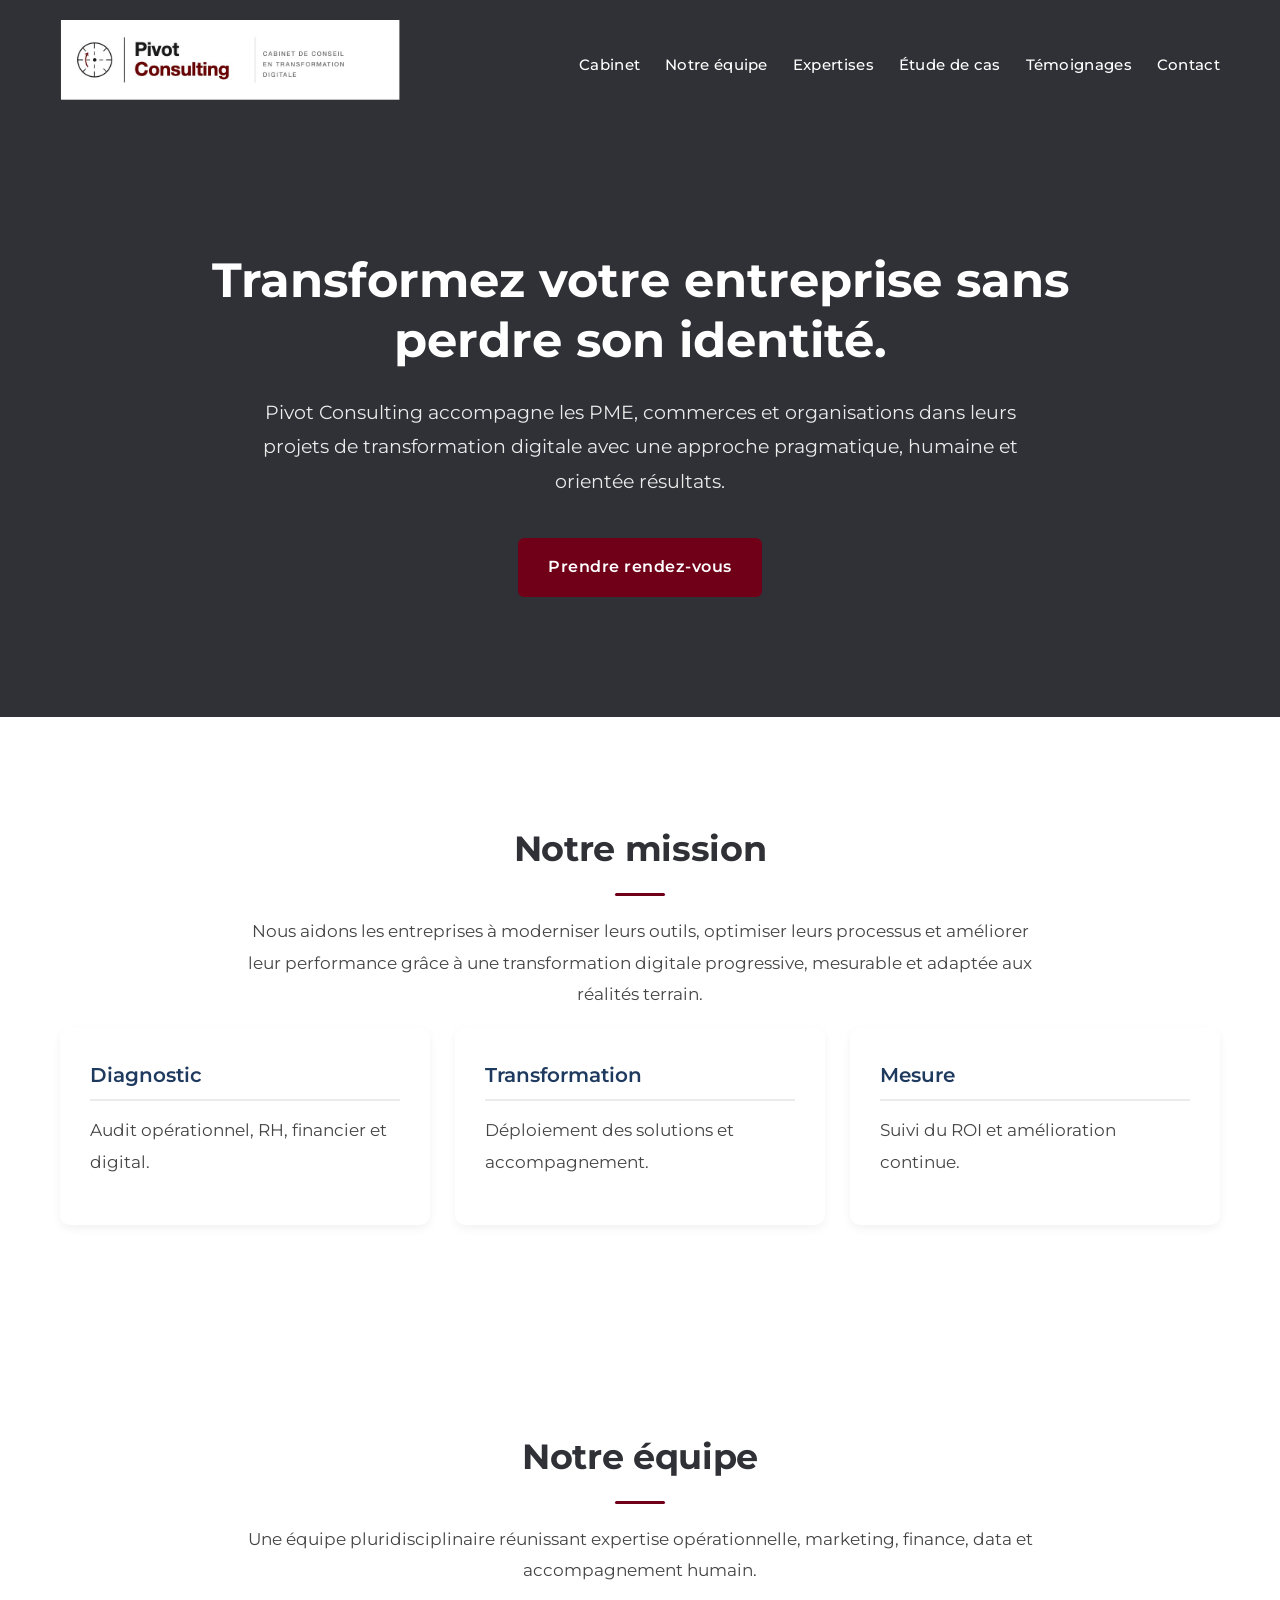
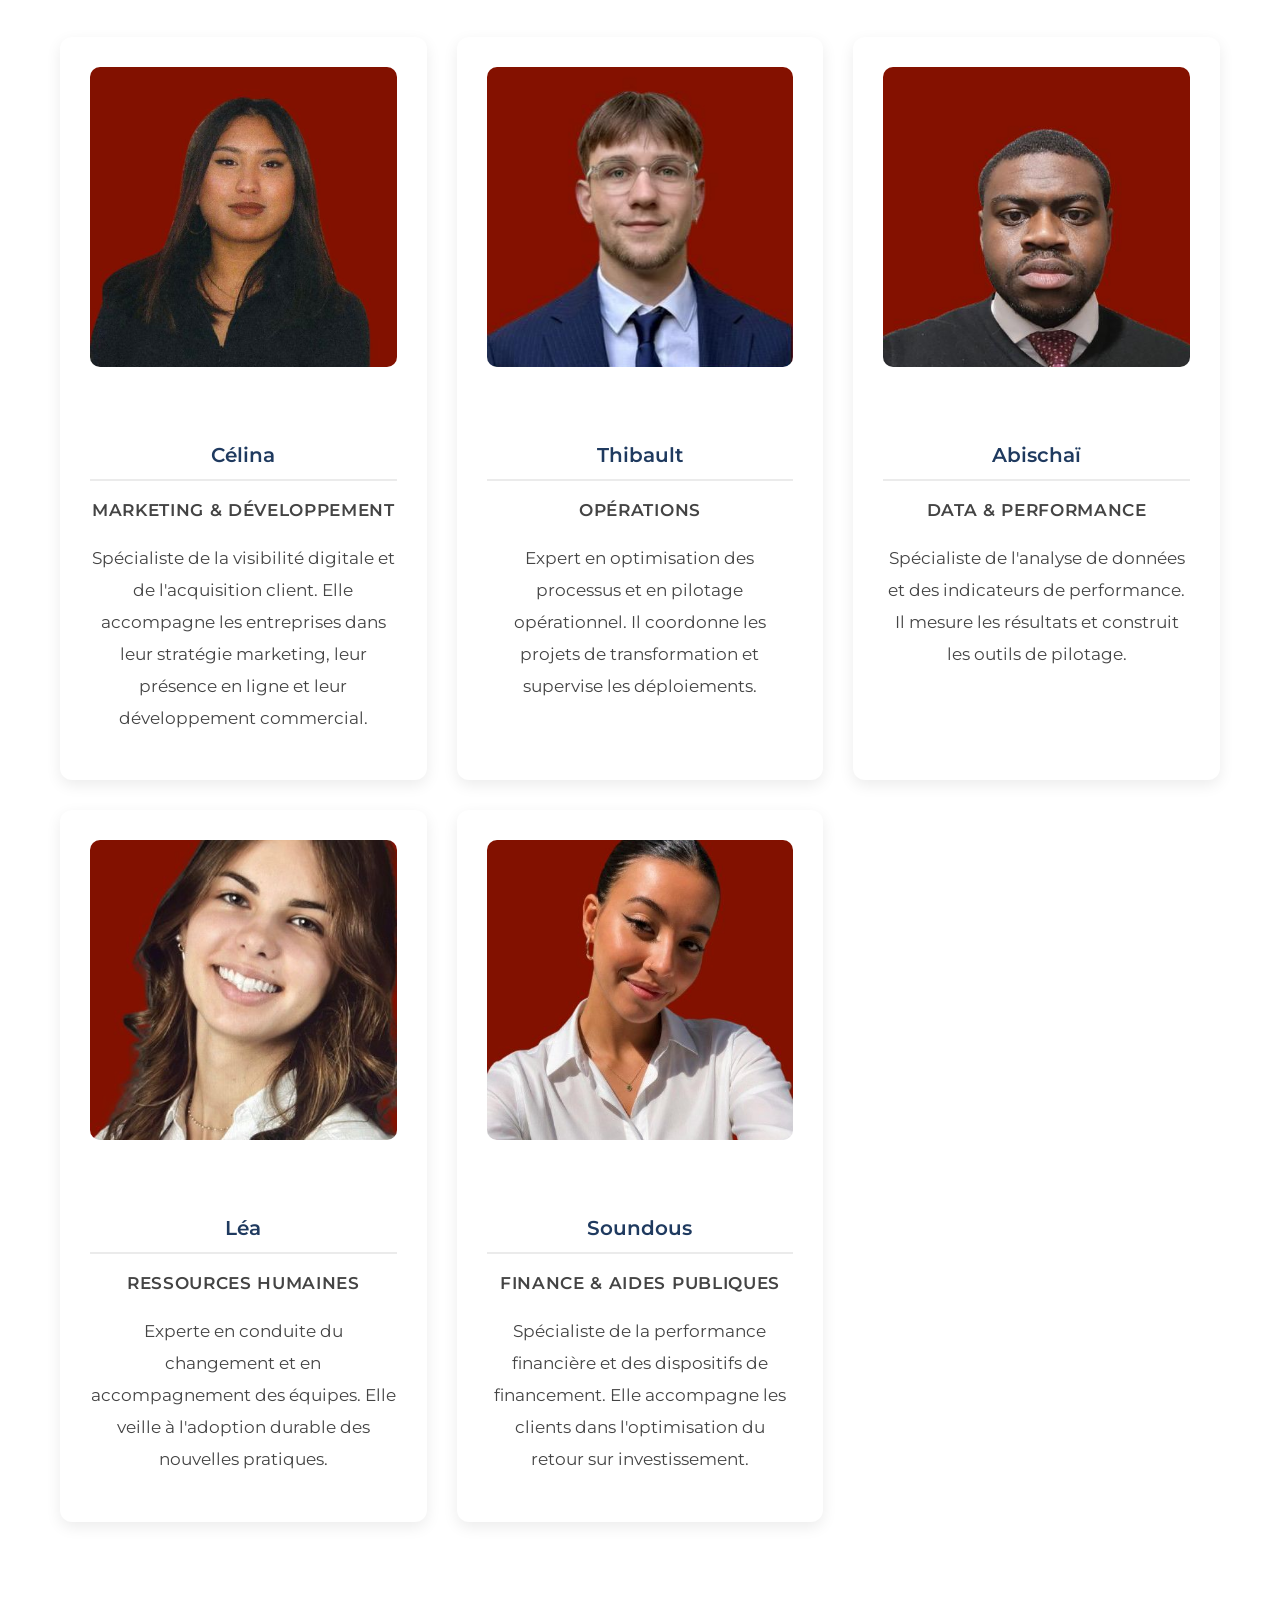
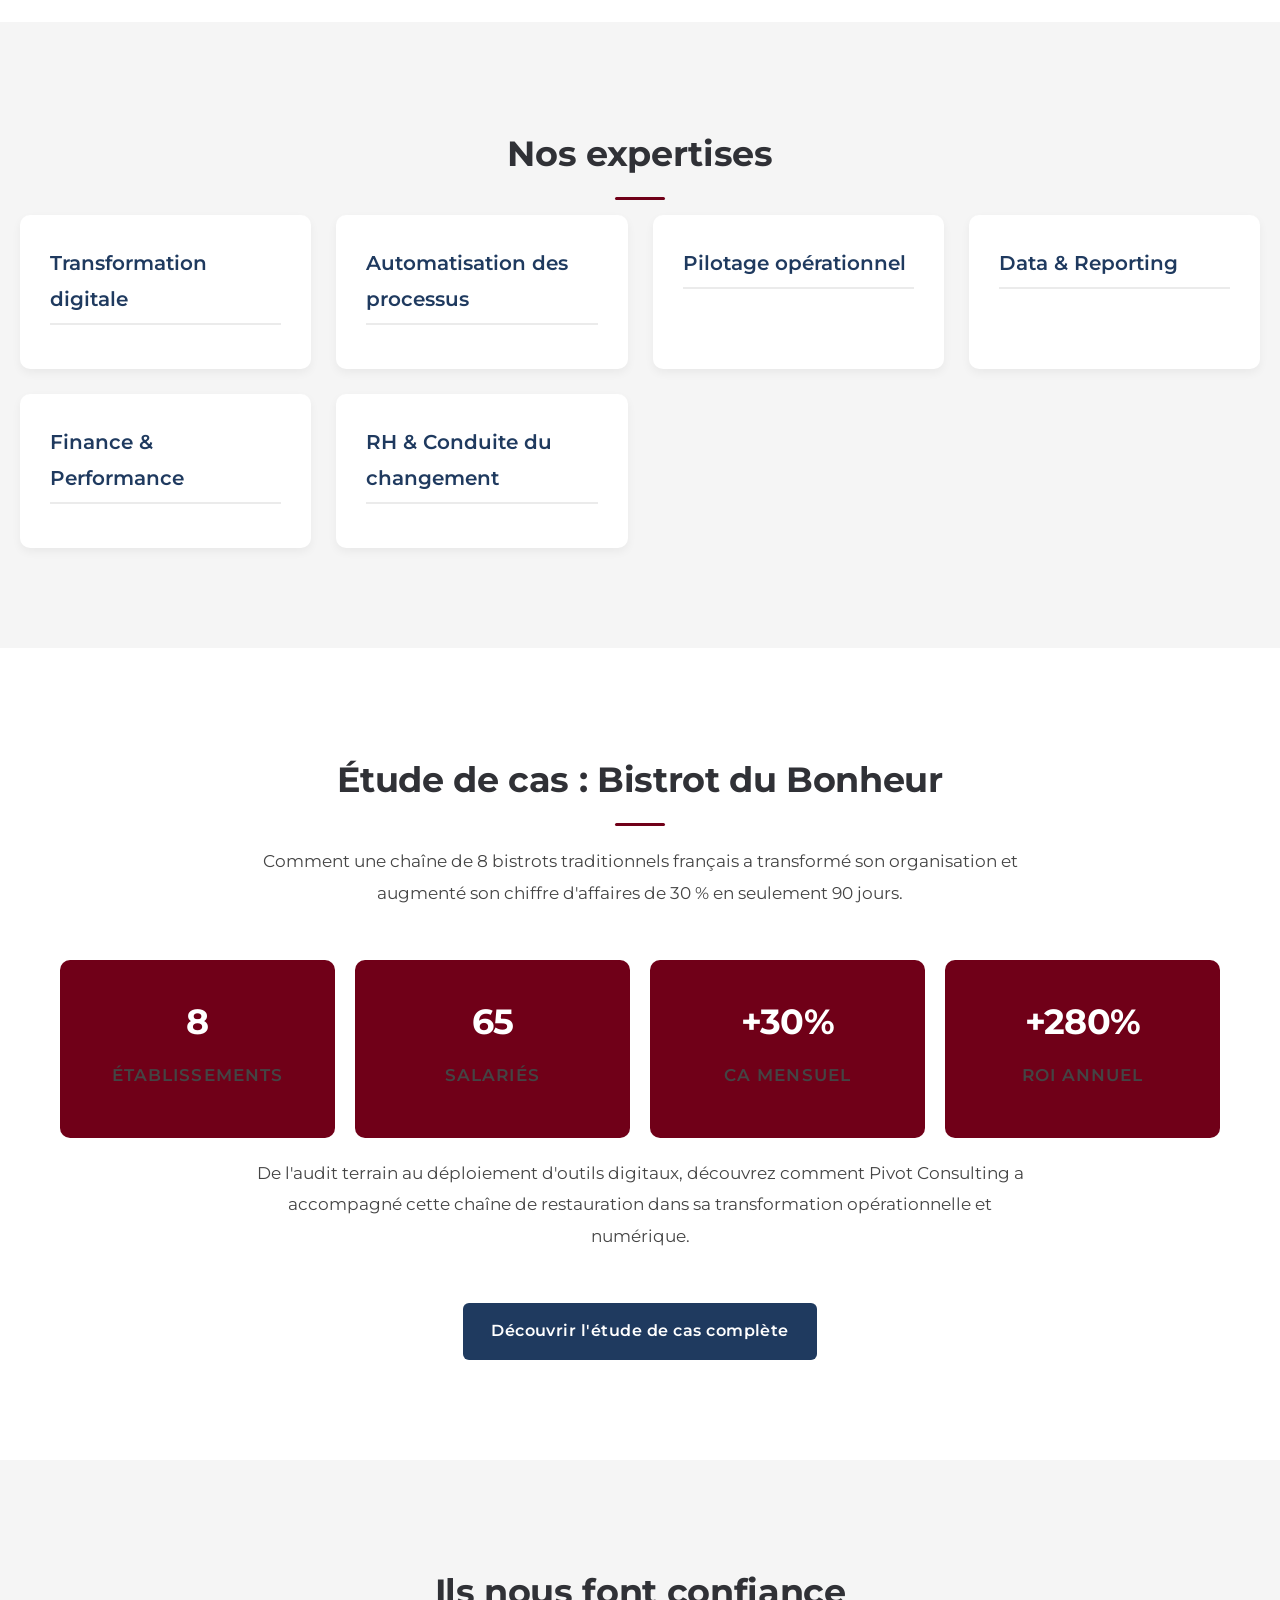
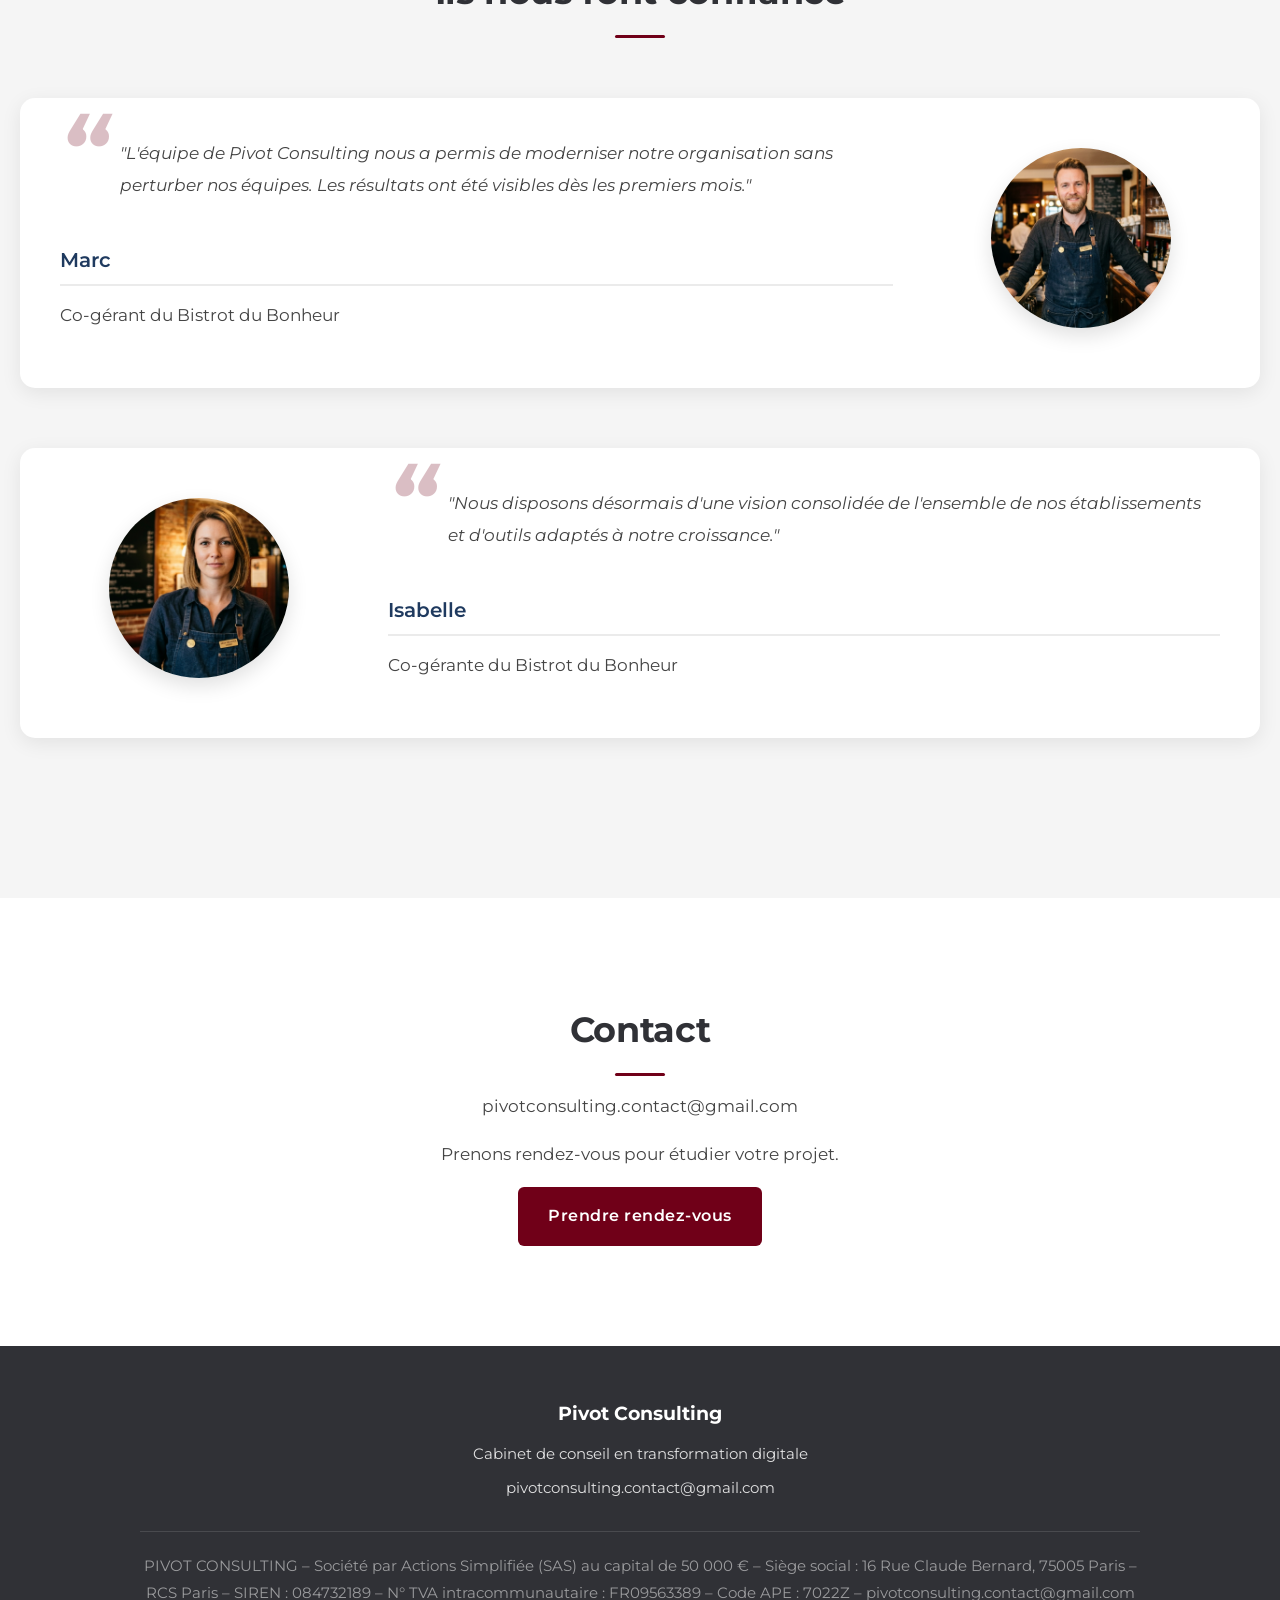
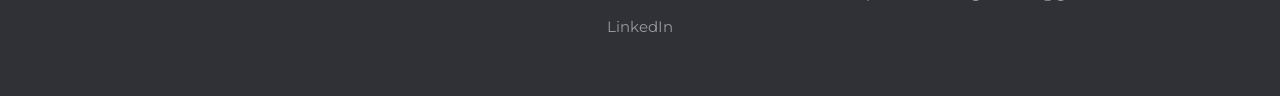
==== commit 1734d35e: "Update" ====
--- a/index.html
+++ b/index.html
@@ -8,6 +8,7 @@
     <title>Pivot Consulting – Transformation digitale pour les PME</title>
     <link rel="stylesheet" href="style.css">
     <link href="https://fonts.googleapis.com/css2?family=Montserrat:wght@300;400;500;600;700&display=swap" rel="stylesheet">
+    <script src="https://assets.calendly.com/assets/external/widget.js"></script>
 </head>
 
 <body>
@@ -23,7 +24,7 @@
             <li><a href="#cabinet">Cabinet</a></li>
             <li><a href="#equipe">Notre équipe</a></li>
             <li><a href="#expertises">Expertises</a></li>
-            <li><a href="cas-bistrot-du-bonheur.html">Étude de cas</a></li>
+            <li><a href="bistrot-du-bonheur.html">Étude de cas</a></li>
             <li><a href="#temoignages">Témoignages</a></li>
             <li><a href="#contact">Contact</a></li>
         </ul>
@@ -35,8 +36,10 @@
             Pivot Consulting accompagne les PME, commerces et organisations dans leurs projets
             de transformation digitale avec une approche pragmatique, humaine et orientée résultats.
         </p>
-        <a href=""
-           onclick="Calendly.initPopupWidget({url: 'https://calendly.com/pivotconsulting-contact/30min'}); return false;"
+        <a href="https://calendly.com/pivotconsulting-contact/30min"
+           onclick="if(typeof Calendly !== 'undefined'){ Calendly.initPopupWidget({url: 'https://calendly.com/pivotconsulting-contact/30min'}); return false; }"
+           target="_blank"
+           rel="noopener noreferrer"
            class="btn-primary">
             Prendre rendez-vous
         </a>
@@ -190,7 +193,7 @@
     </p>
 
     <div class="cta-container">
-        <a href="cas-bistrot-du-bonheur.html" class="btn">
+        <a href="bistrot-du-bonheur.html" class="btn">
             Découvrir l'étude de cas complète
         </a>
     </div>
@@ -238,8 +241,10 @@
     <h2>Contact</h2>
     <p>pivotconsulting.contact@gmail.com</p>
     <p>Prenons rendez-vous pour étudier votre projet.</p>
-    <a href=""
-       onclick="Calendly.initPopupWidget({url: 'https://calendly.com/pivotconsulting-contact/30min'}); return false;"
+    <a href="https://calendly.com/pivotconsulting-contact/30min"
+       onclick="if(typeof Calendly !== 'undefined'){ Calendly.initPopupWidget({url: 'https://calendly.com/pivotconsulting-contact/30min'}); return false; }"
+       target="_blank"
+       rel="noopener noreferrer"
        class="btn-primary">
         Prendre rendez-vous
     </a>
@@ -266,12 +271,16 @@
             Code APE : 7022Z –
             pivotconsulting.contact@gmail.com
         </p>
+
+        <p>
+    <a href="https://www.linkedin.com/in/pivot-consulting" target="_blank" rel="noopener noreferrer">
+        LinkedIn
+    </a>
+</p>
+
     </div>
 
 </footer>
-
-<!-- ========== CALENDLY ========== -->
-<script src="https://assets.calendly.com/assets/external/widget.js" async></script>
 
 </body>
 </html>
--- a/style.css
+++ b/style.css
@@ -637,7 +637,7 @@
 
 .roi-block p {
     font-size: 1.05rem;
-    color: #444;
+    color: #908d8d;
     margin-bottom: 8px;
 }
 
